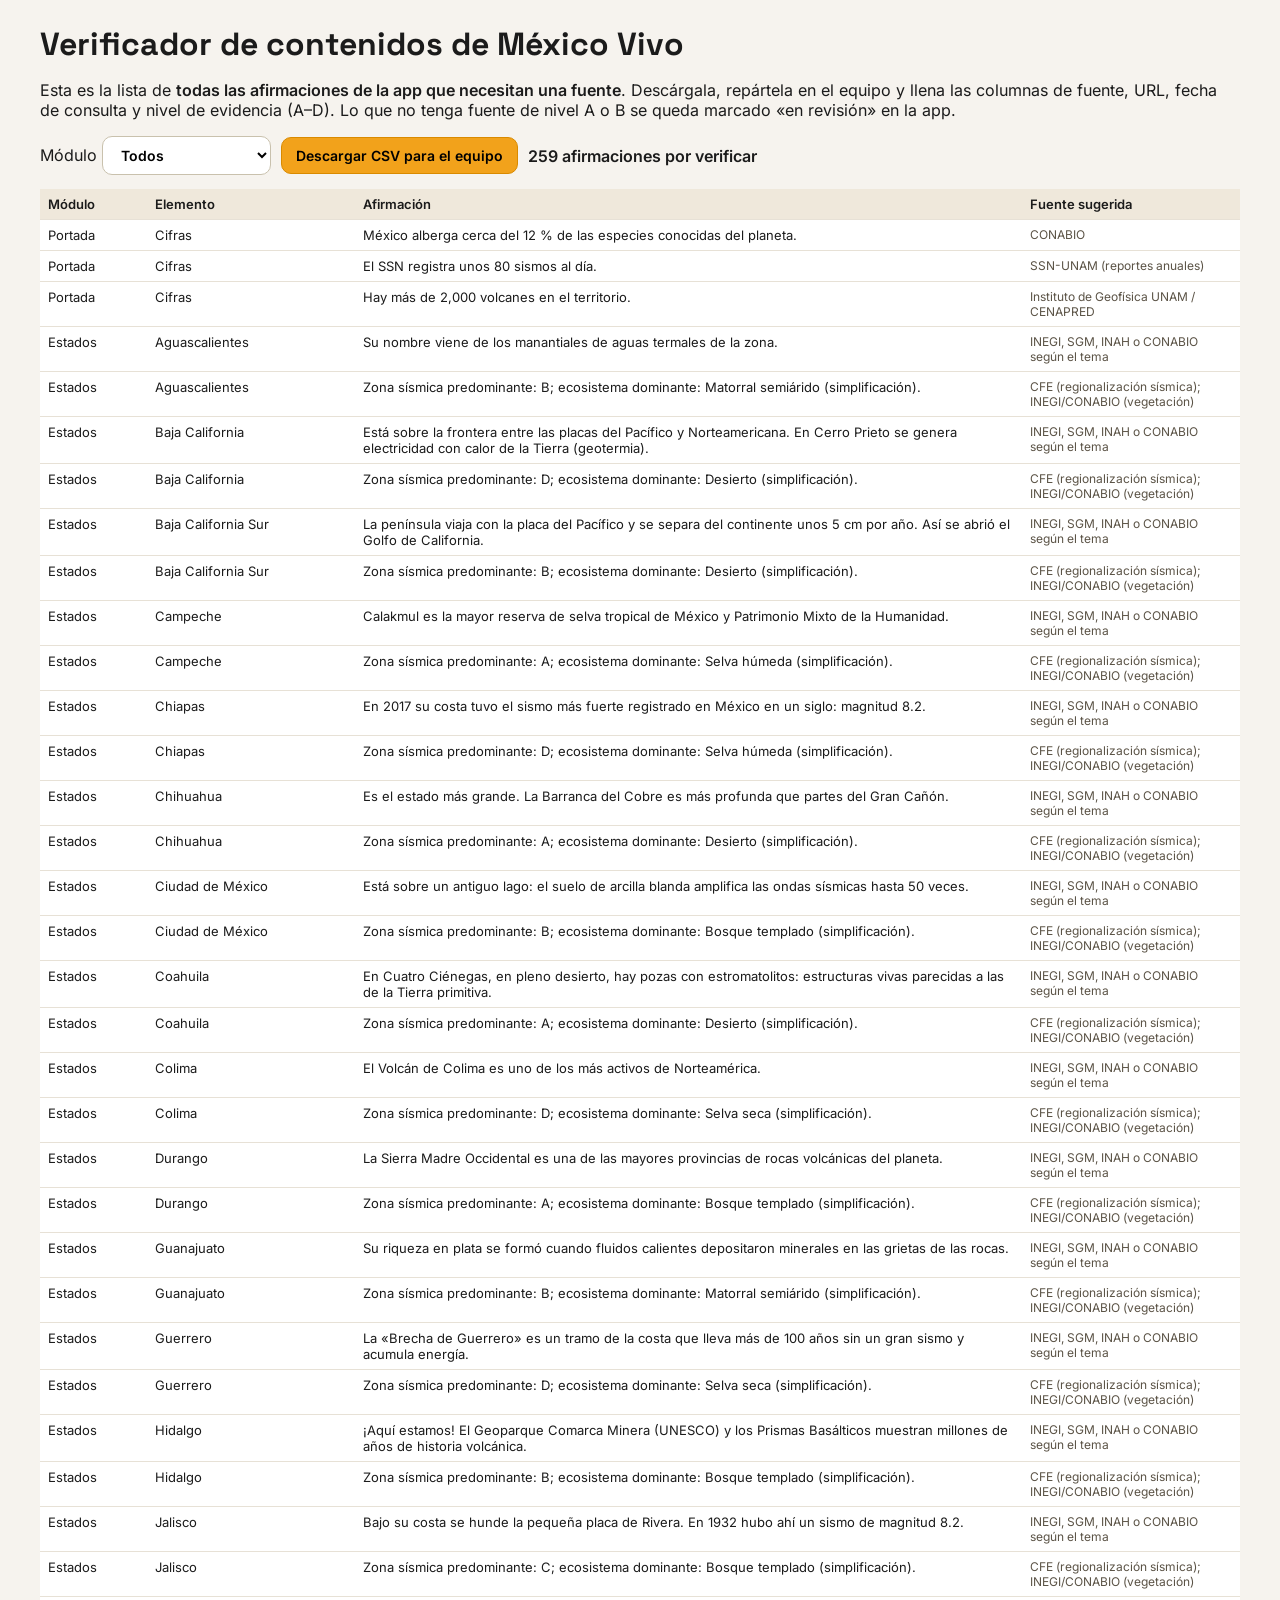
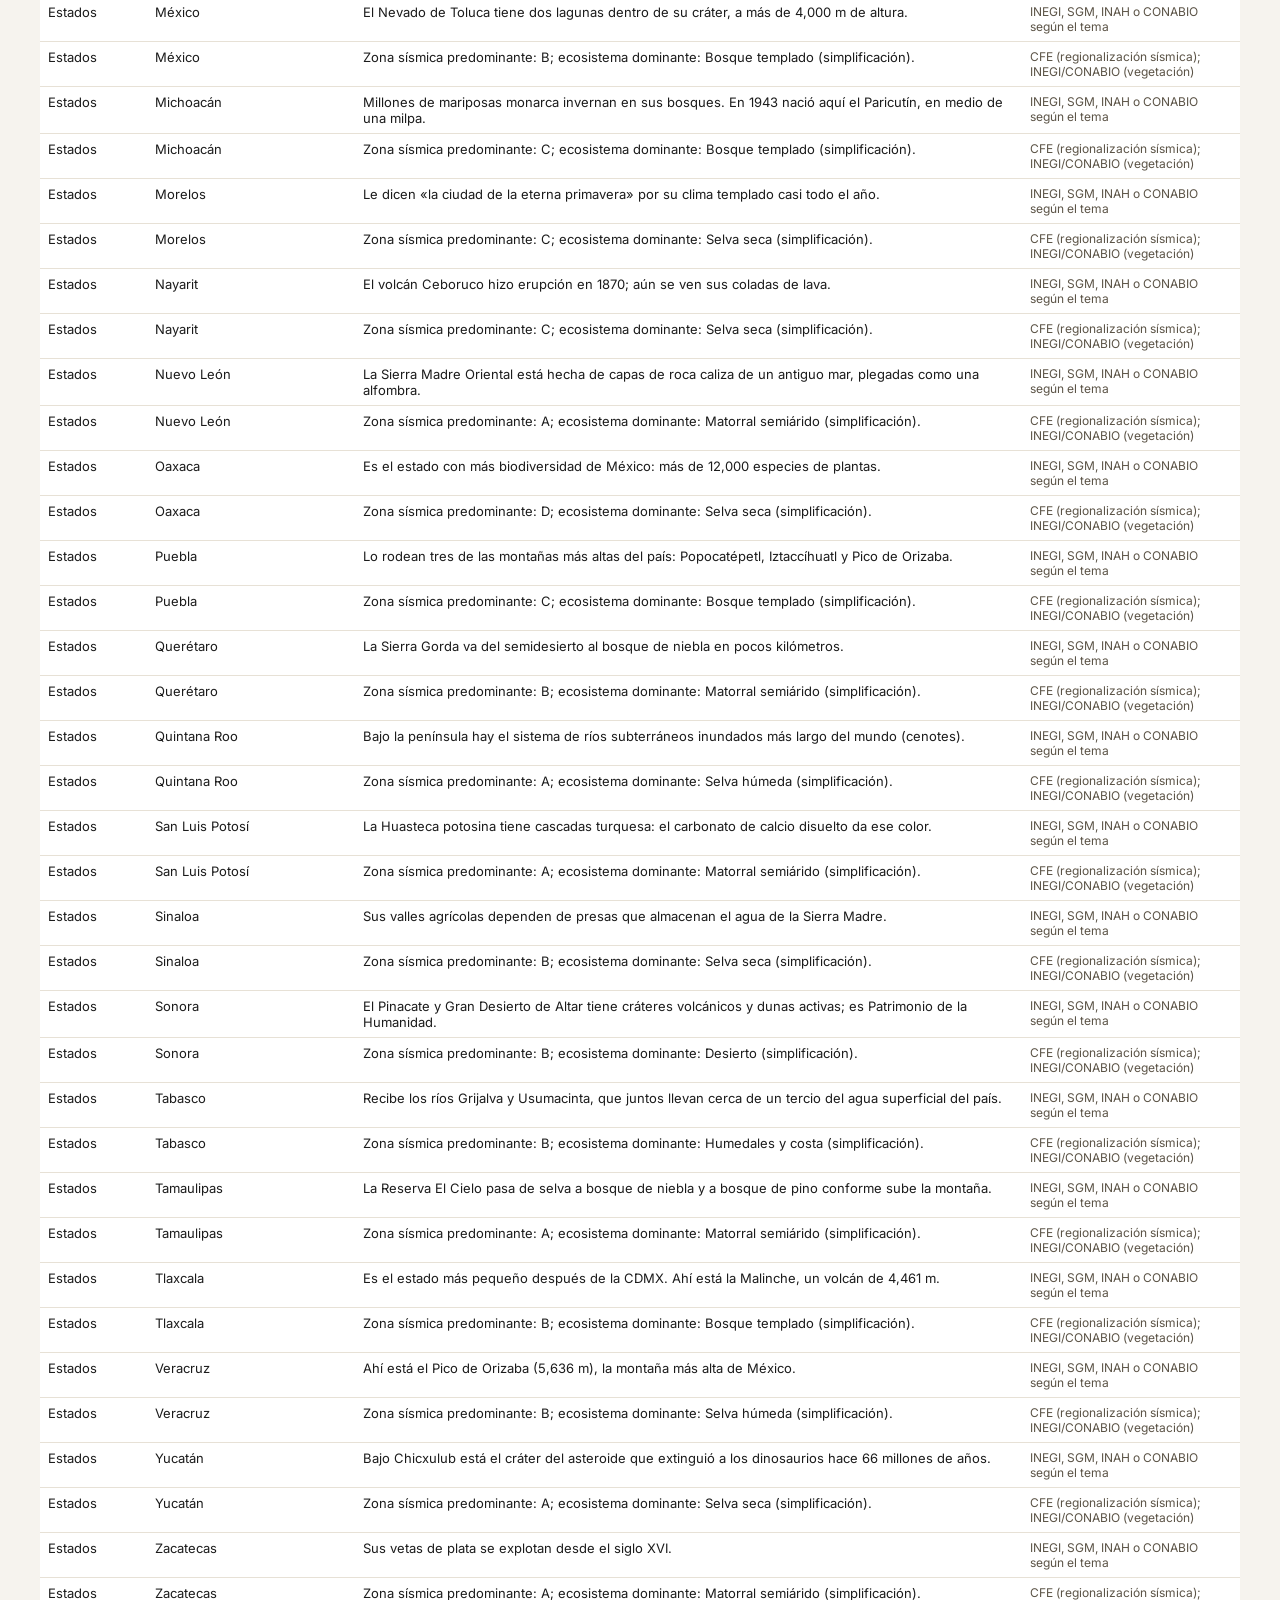
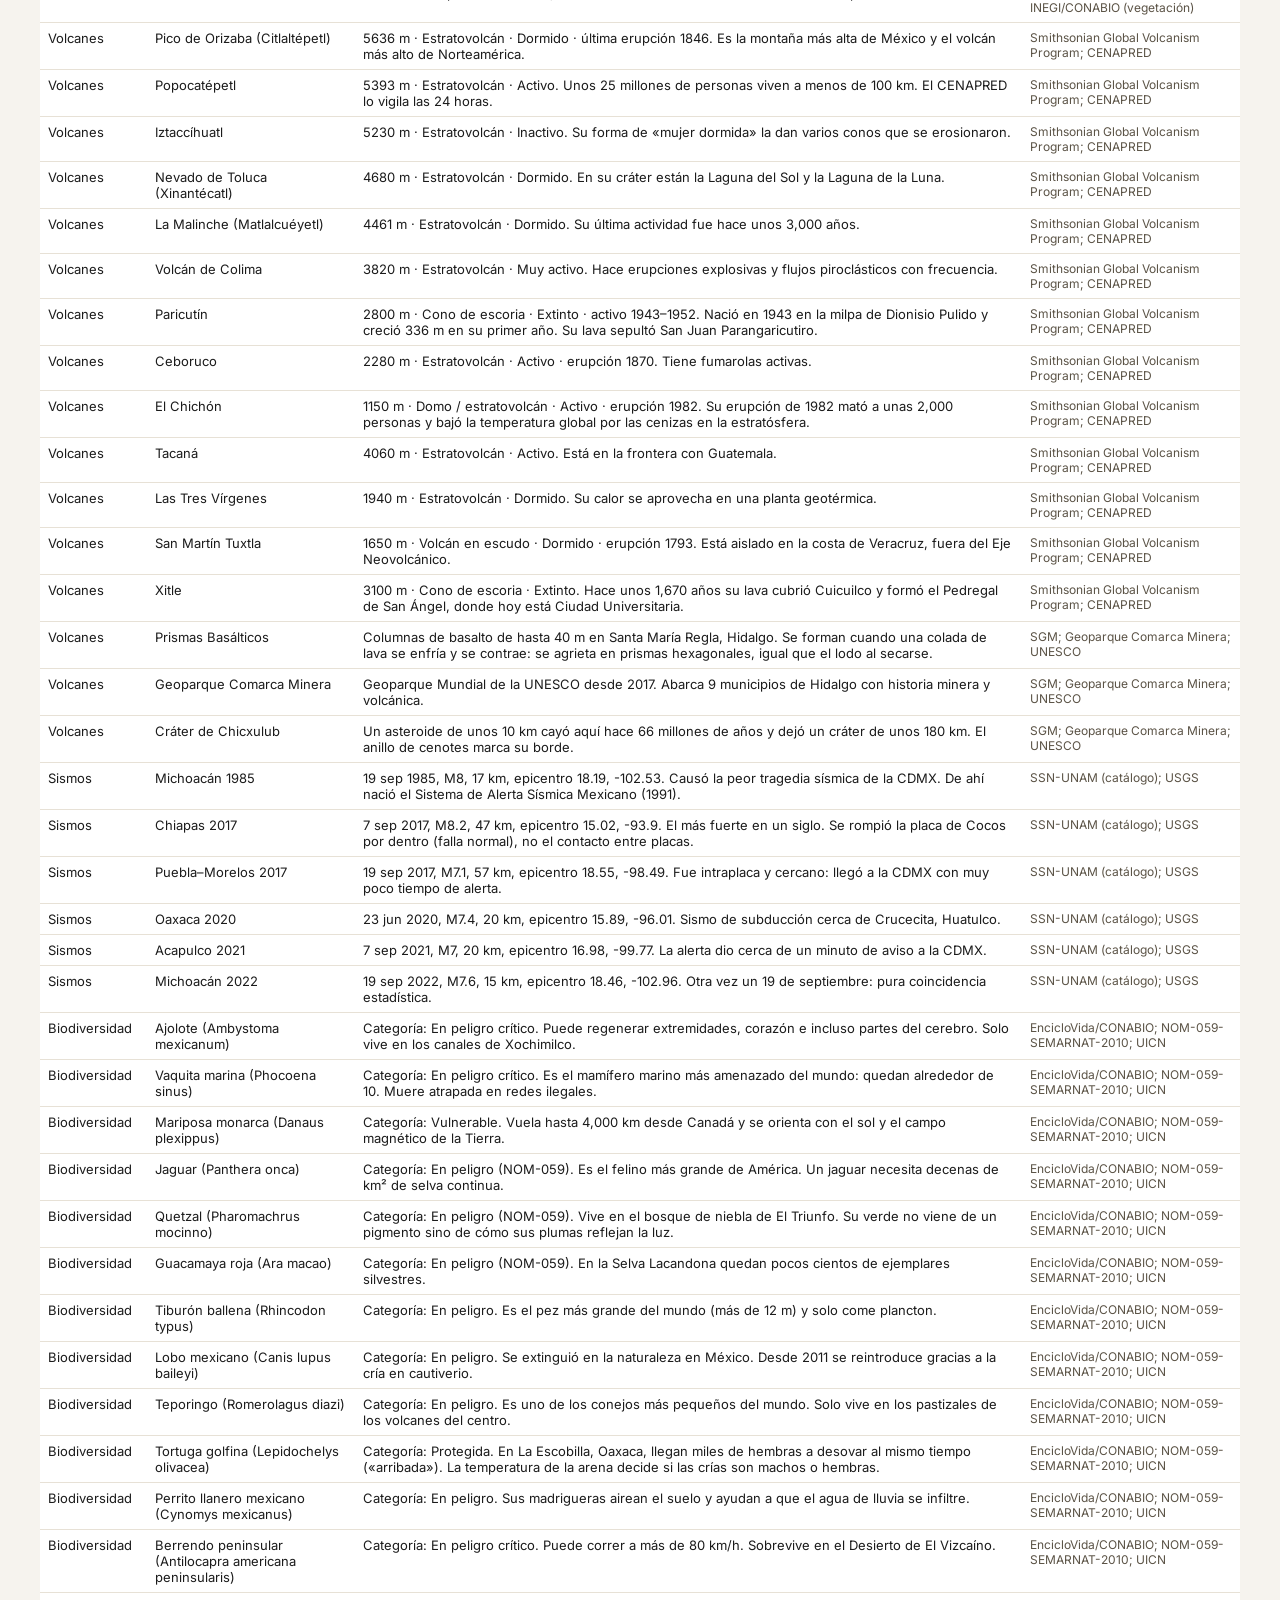
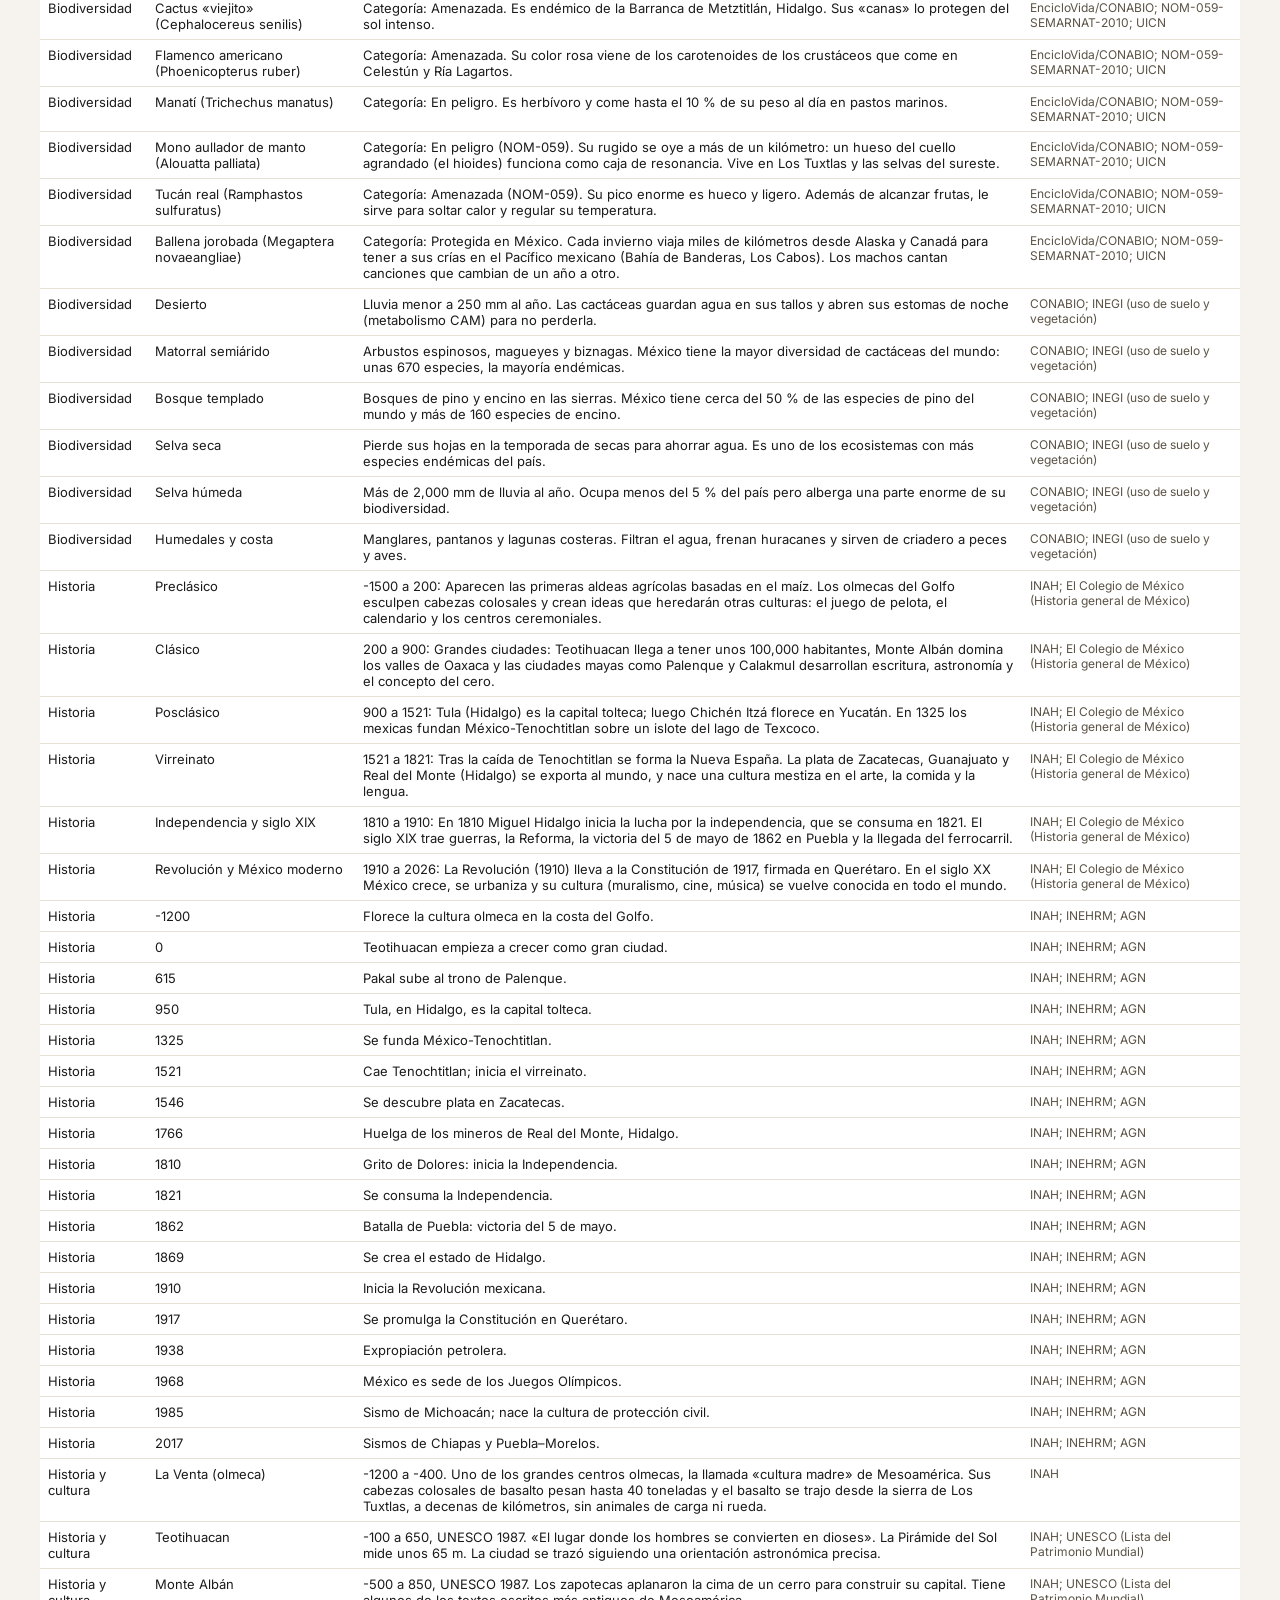
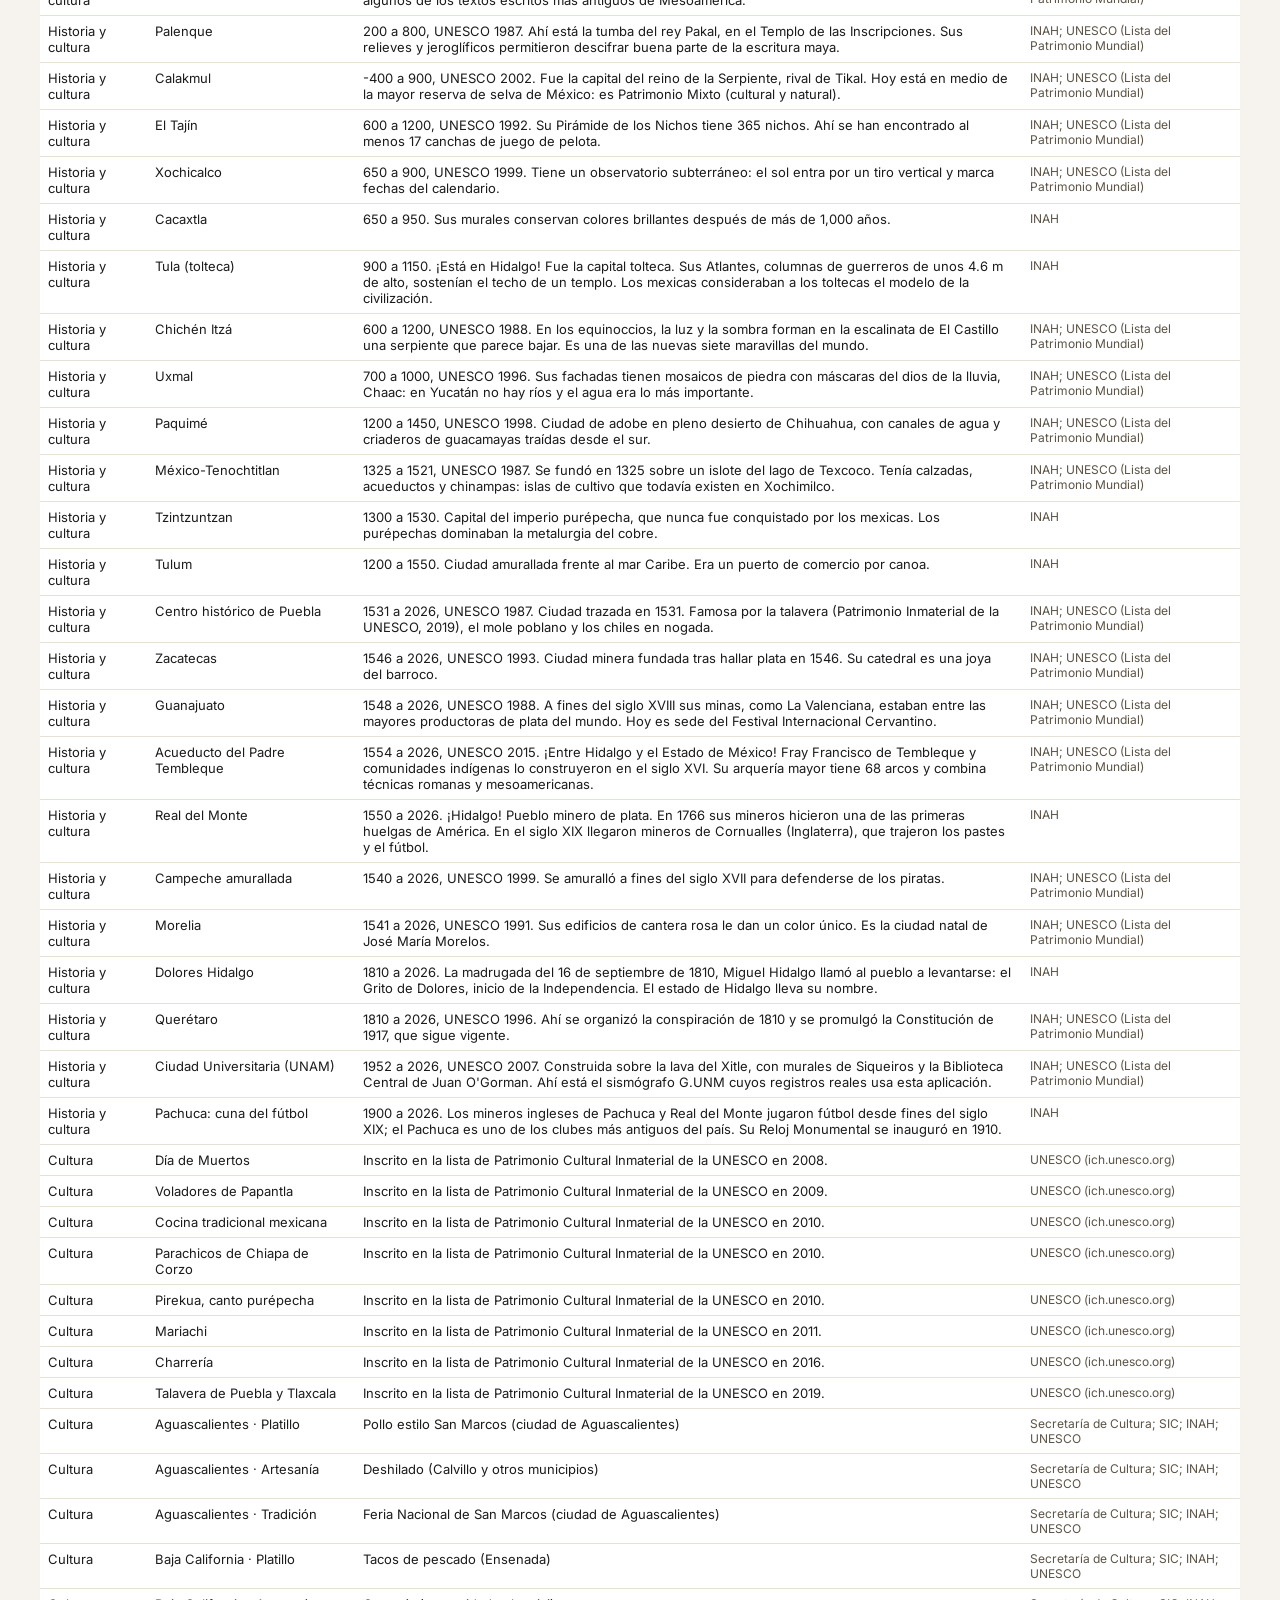
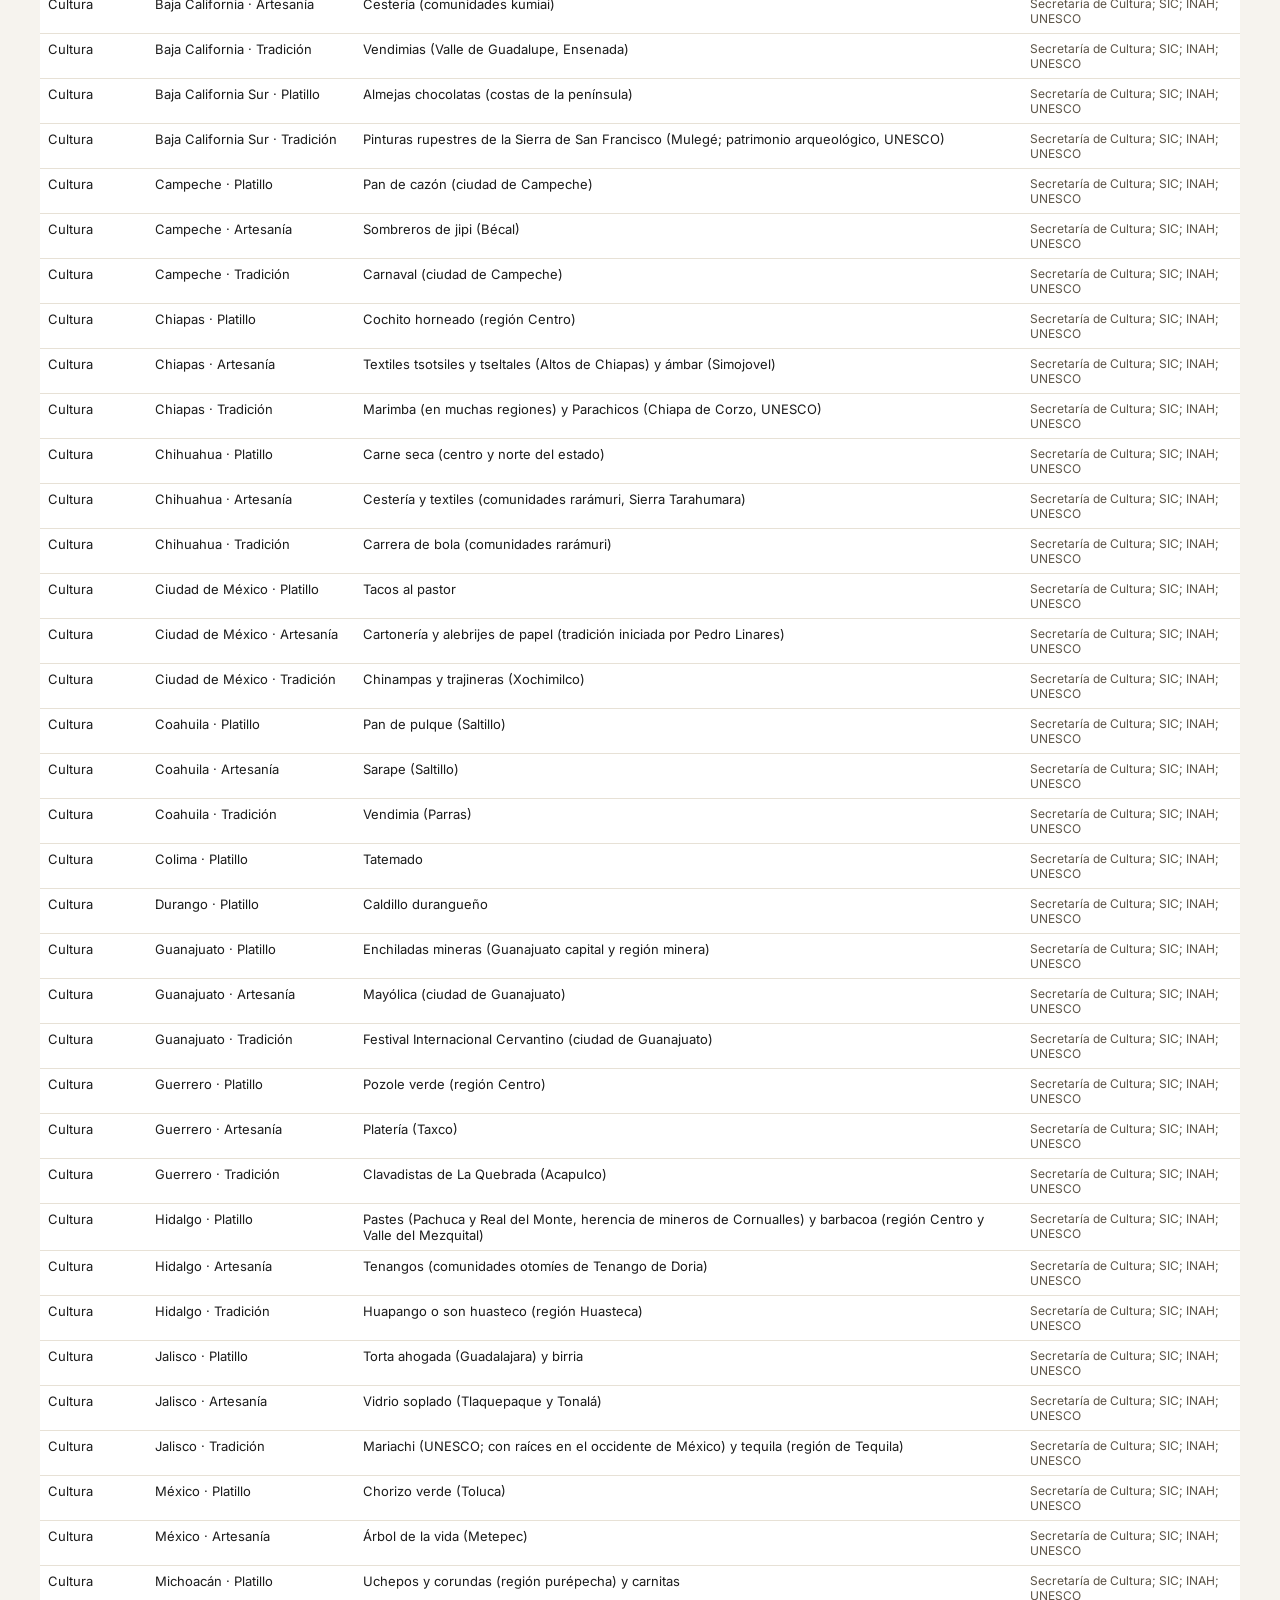
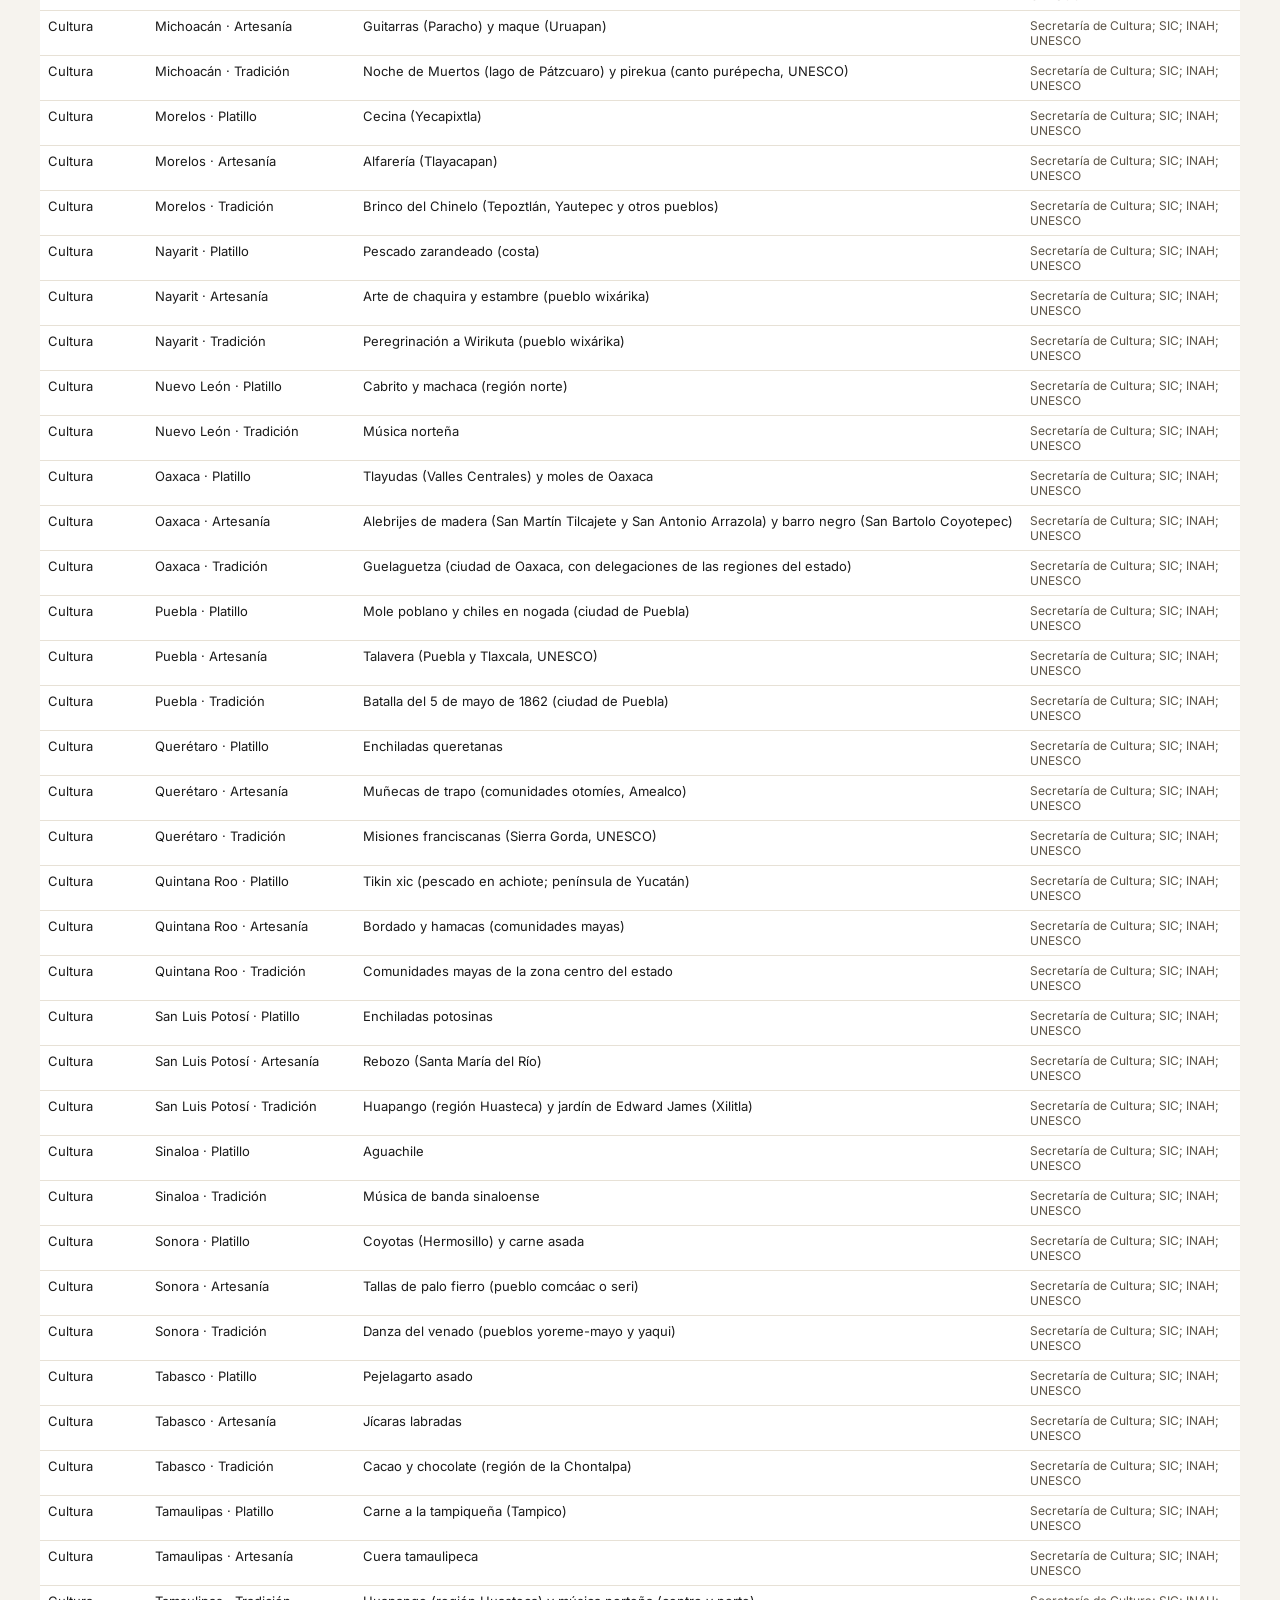
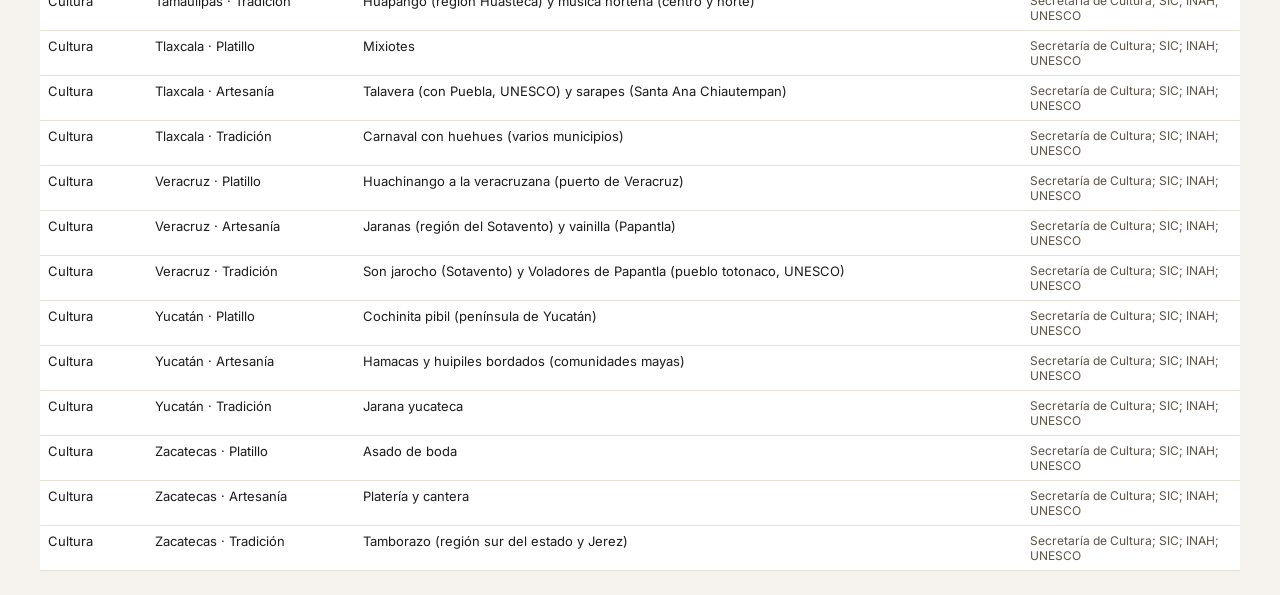
==== verificador.html @ 3ab7ae8a "P0: modo sin conexión, modo exhibición, cultura por región y verificador - Service worker: precarga " ====
<!doctype html>
<html lang="es">
<head>
  <meta charset="utf-8">
  <meta name="viewport" content="width=device-width, initial-scale=1">
  <title>Verificador de contenidos</title>
  <link rel="stylesheet" href="fonts/fuentes.css">
  <style>
    :root { color-scheme: light; }
    body { font-family: Inter, system-ui, sans-serif; margin: 0; background: #f6f3ee; color: #1b1b1b; }
    main { max-width: 1200px; margin: 0 auto; padding: 24px 16px; }
    h1 { font-family: 'Space Grotesk', sans-serif; margin: 0 0 4px; }
    .barra { display: flex; flex-wrap: wrap; gap: 10px; align-items: center; margin: 14px 0; }
    button, select { font: 600 14px Inter, system-ui; padding: 9px 14px; border-radius: 10px; border: 1px solid #c9c1ad; background: #fff; cursor: pointer; }
    button.pri { background: #f2a21b; border-color: #d98a00; }
    table { width: 100%; border-collapse: collapse; background: #fff; font-size: 13px; }
    th, td { text-align: left; vertical-align: top; padding: 7px 8px; border-bottom: 1px solid #e7e1d6; }
    th { position: sticky; top: 0; background: #efe8db; }
    td.fuente { color: #5b5346; font-size: 12px; }
    .total { font-weight: 600; }
  </style>
</head>
<body>
  <main>
    <h1>Verificador de contenidos de México Vivo</h1>
    <p>Esta es la lista de <b>todas las afirmaciones de la app que necesitan una fuente</b>. Descárgala, repártela en el equipo y llena las columnas de fuente, URL, fecha de consulta y nivel de evidencia (A–D).
      Lo que no tenga fuente de nivel A o B se queda marcado «en revisión» en la app.</p>
    <div class="barra">
      <label>Módulo <select id="filtro"><option value="">Todos</option></select></label>
      <button class="pri" id="csv">Descargar CSV para el equipo</button>
      <span class="total" id="total"></span>
    </div>
    <table>
      <thead><tr><th>Módulo</th><th>Elemento</th><th>Afirmación</th><th>Fuente sugerida</th></tr></thead>
      <tbody id="filas"></tbody>
    </table>
  </main>
  <script src="data/mexico-estados.js"></script>
  <script type="module">
    import { ESTADOS, VOLCANES, ESPECIES, GEOSITIOS, SISMOS_HISTORICOS, BIOMAS } from './js/datos.js';
    import { SITIOS, EVENTOS, ERAS, CULTURA_ESTADOS, INMATERIAL } from './js/cultura.js';

    const nombreEstado = Object.fromEntries(window.MX_GEO.features.map((f) => [f.properties.id, f.properties.name]));
    const filas = [];
    const add = (modulo, elemento, afirmacion, fuente) => filas.push({ modulo, elemento, afirmacion, fuente });

    add('Portada', 'Cifras', 'México alberga cerca del 12 % de las especies conocidas del planeta.', 'CONABIO');
    add('Portada', 'Cifras', 'El SSN registra unos 80 sismos al día.', 'SSN-UNAM (reportes anuales)');
    add('Portada', 'Cifras', 'Hay más de 2,000 volcanes en el territorio.', 'Instituto de Geofísica UNAM / CENAPRED');
    for (const [id, e] of Object.entries(ESTADOS)) {
      add('Estados', nombreEstado[id], e.dato, 'INEGI, SGM, INAH o CONABIO según el tema');
      add('Estados', nombreEstado[id], `Zona sísmica predominante: ${e.zona}; ecosistema dominante: ${BIOMAS[e.bioma].nombre} (simplificación).`, 'CFE (regionalización sísmica); INEGI/CONABIO (vegetación)');
    }
    for (const v of VOLCANES) add('Volcanes', v.nombre, `${v.alt} m · ${v.tipo} · ${v.estado}. ${v.dato}`, 'Smithsonian Global Volcanism Program; CENAPRED');
    for (const g of GEOSITIOS) add('Volcanes', g.nombre, g.dato, 'SGM; Geoparque Comarca Minera; UNESCO');
    for (const s of SISMOS_HISTORICOS) add('Sismos', s.nombre, `${s.fecha}, M${s.mag}, ${s.prof} km, epicentro ${s.lat}, ${s.lon}. ${s.nota}`, 'SSN-UNAM (catálogo); USGS');
    for (const s of ESPECIES) add('Biodiversidad', `${s.nombre} (${s.cientifico})`, `Categoría: ${s.estado}. ${s.dato}`, 'EncicloVida/CONABIO; NOM-059-SEMARNAT-2010; UICN');
    for (const b of Object.values(BIOMAS)) add('Biodiversidad', b.nombre, b.texto, 'CONABIO; INEGI (uso de suelo y vegetación)');
    for (const e of ERAS) add('Historia', e.nombre, `${e.desde} a ${e.hasta}: ${e.texto}`, 'INAH; El Colegio de México (Historia general de México)');
    for (const e of EVENTOS) add('Historia', String(e.anio), e.texto, 'INAH; INEHRM; AGN');
    for (const s of SITIOS) add('Historia y cultura', s.nombre, `${s.desde} a ${s.hasta}${s.unesco ? `, UNESCO ${s.unesco}` : ''}. ${s.dato}`, s.unesco ? 'INAH; UNESCO (Lista del Patrimonio Mundial)' : 'INAH');
    for (const [n, a] of INMATERIAL) add('Cultura', n, `Inscrito en la lista de Patrimonio Cultural Inmaterial de la UNESCO en ${a}.`, 'UNESCO (ich.unesco.org)');
    for (const [id, k] of Object.entries(CULTURA_ESTADOS)) {
      for (const [t, v] of [['Platillo', k.platillo], ['Artesanía', k.artesania], ['Tradición', k.tradicion]]) if (v) add('Cultura', `${nombreEstado[id]} · ${t}`, v, 'Secretaría de Cultura; SIC; INAH; UNESCO');
    }

    const sel = document.getElementById('filtro');
    [...new Set(filas.map((f) => f.modulo))].forEach((m) => sel.add(new Option(m, m)));
    const esc = (s) => String(s).replace(/[&<>]/g, (c) => ({ '&': '&amp;', '<': '&lt;', '>': '&gt;' }[c]));
    const pintar = () => {
      const v = sel.value;
      const lista = filas.filter((f) => !v || f.modulo === v);
      document.getElementById('filas').innerHTML = lista.map((f) => `<tr><td>${f.modulo}</td><td>${esc(f.elemento)}</td><td>${esc(f.afirmacion)}</td><td class="fuente">${esc(f.fuente)}</td></tr>`).join('');
      document.getElementById('total').textContent = `${lista.length} afirmaciones por verificar`;
    };
    sel.onchange = pintar;
    pintar();
    document.getElementById('csv').onclick = () => {
      const c = (s) => `"${String(s ?? '').replace(/"/g, '""')}"`;
      const cab = ['modulo', 'elemento', 'afirmacion', 'fuente_sugerida', 'fuente_consultada', 'institucion', 'url', 'fecha_consulta', 'nivel_A_D', 'estado', 'responsable', 'notas'];
      const txt = [cab.join(','), ...filas.map((f) => [f.modulo, f.elemento, f.afirmacion, f.fuente, '', '', '', '', '', 'pendiente', '', ''].map(c).join(','))].join('\n');
      const a = document.createElement('a');
      a.href = URL.createObjectURL(new Blob(['﻿' + txt], { type: 'text/csv;charset=utf-8' }));
      a.download = 'mexico-vivo-verificacion.csv';
      a.click();
    };
  </script>
</body>
</html>
---- fonts/fuentes.css ----
/* Tipografías locales (funcionan sin internet).
   Inter y Space Grotesk: SIL Open Font License 1.1 (Google Fonts). Archivos variables. */
@font-face {
  font-family: 'Inter'; font-style: normal; font-weight: 400 600; font-display: swap;
  src: url('inter-latin.woff2') format('woff2');
  unicode-range: U+0000-00FF, U+0131, U+0152-0153, U+02BB-02BC, U+02C6, U+02DA, U+02DC, U+0304, U+0308, U+0329, U+2000-206F, U+20AC, U+2122, U+2191, U+2193, U+2212, U+2215, U+FEFF, U+FFFD;
}
@font-face {
  font-family: 'Inter'; font-style: normal; font-weight: 400 600; font-display: swap;
  src: url('inter-latin-ext.woff2') format('woff2');
  unicode-range: U+0100-02BA, U+02BD-02C5, U+02C7-02CC, U+02CE-02D7, U+02DD-02FF, U+1D00-1DBF, U+1E00-1E9F, U+1EF2-1EFF, U+2020, U+20A0-20AB, U+20AD-20C4, U+2113, U+2C60-2C7F, U+A720-A7FF;
}
@font-face {
  font-family: 'Space Grotesk'; font-style: normal; font-weight: 500 700; font-display: swap;
  src: url('spacegrotesk-latin.woff2') format('woff2');
  unicode-range: U+0000-00FF, U+0131, U+0152-0153, U+02BB-02BC, U+02C6, U+02DA, U+02DC, U+0304, U+0308, U+0329, U+2000-206F, U+20AC, U+2122, U+2191, U+2193, U+2212, U+2215, U+FEFF, U+FFFD;
}
@font-face {
  font-family: 'Space Grotesk'; font-style: normal; font-weight: 500 700; font-display: swap;
  src: url('spacegrotesk-latin-ext.woff2') format('woff2');
  unicode-range: U+0100-02BA, U+02BD-02C5, U+02C7-02CC, U+02CE-02D7, U+02DD-02FF, U+1D00-1DBF, U+1E00-1E9F, U+1EF2-1EFF, U+2020, U+20A0-20AB, U+20AD-20C4, U+2113, U+2C60-2C7F, U+A720-A7FF;
}
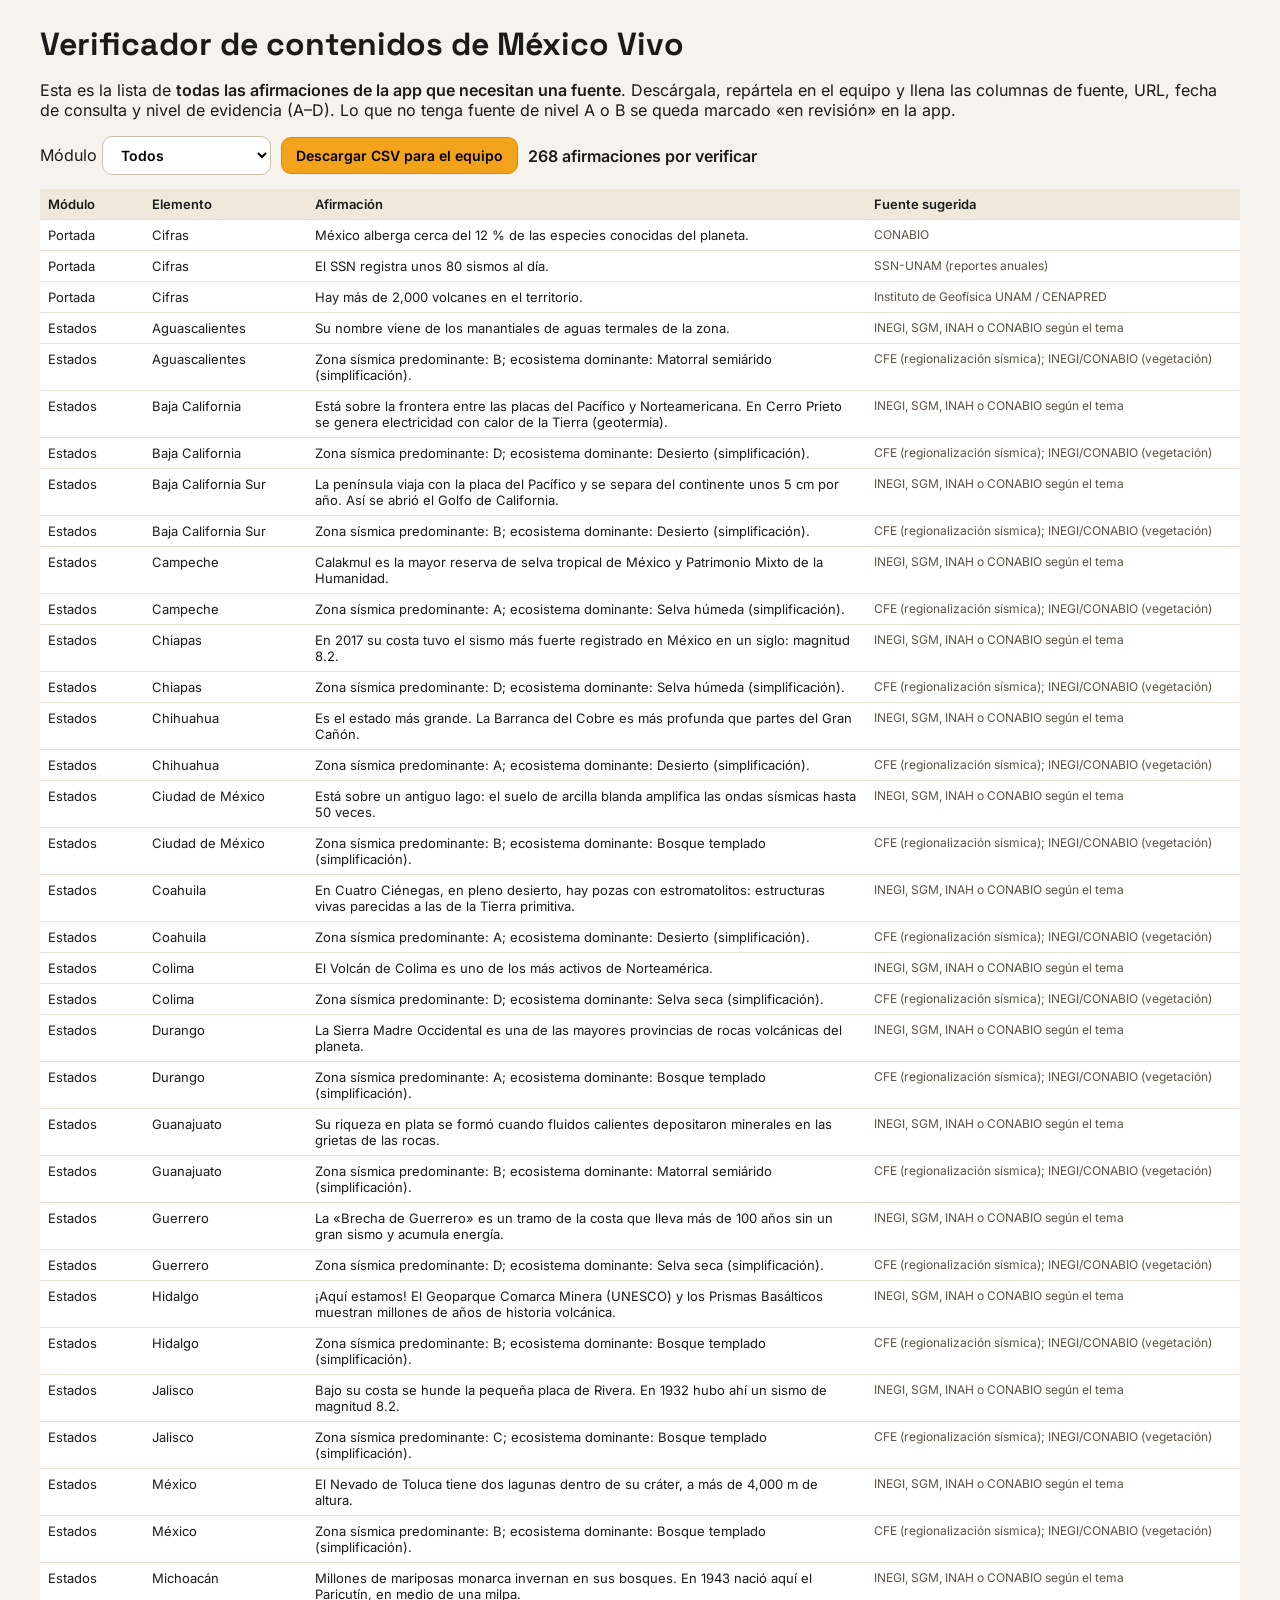
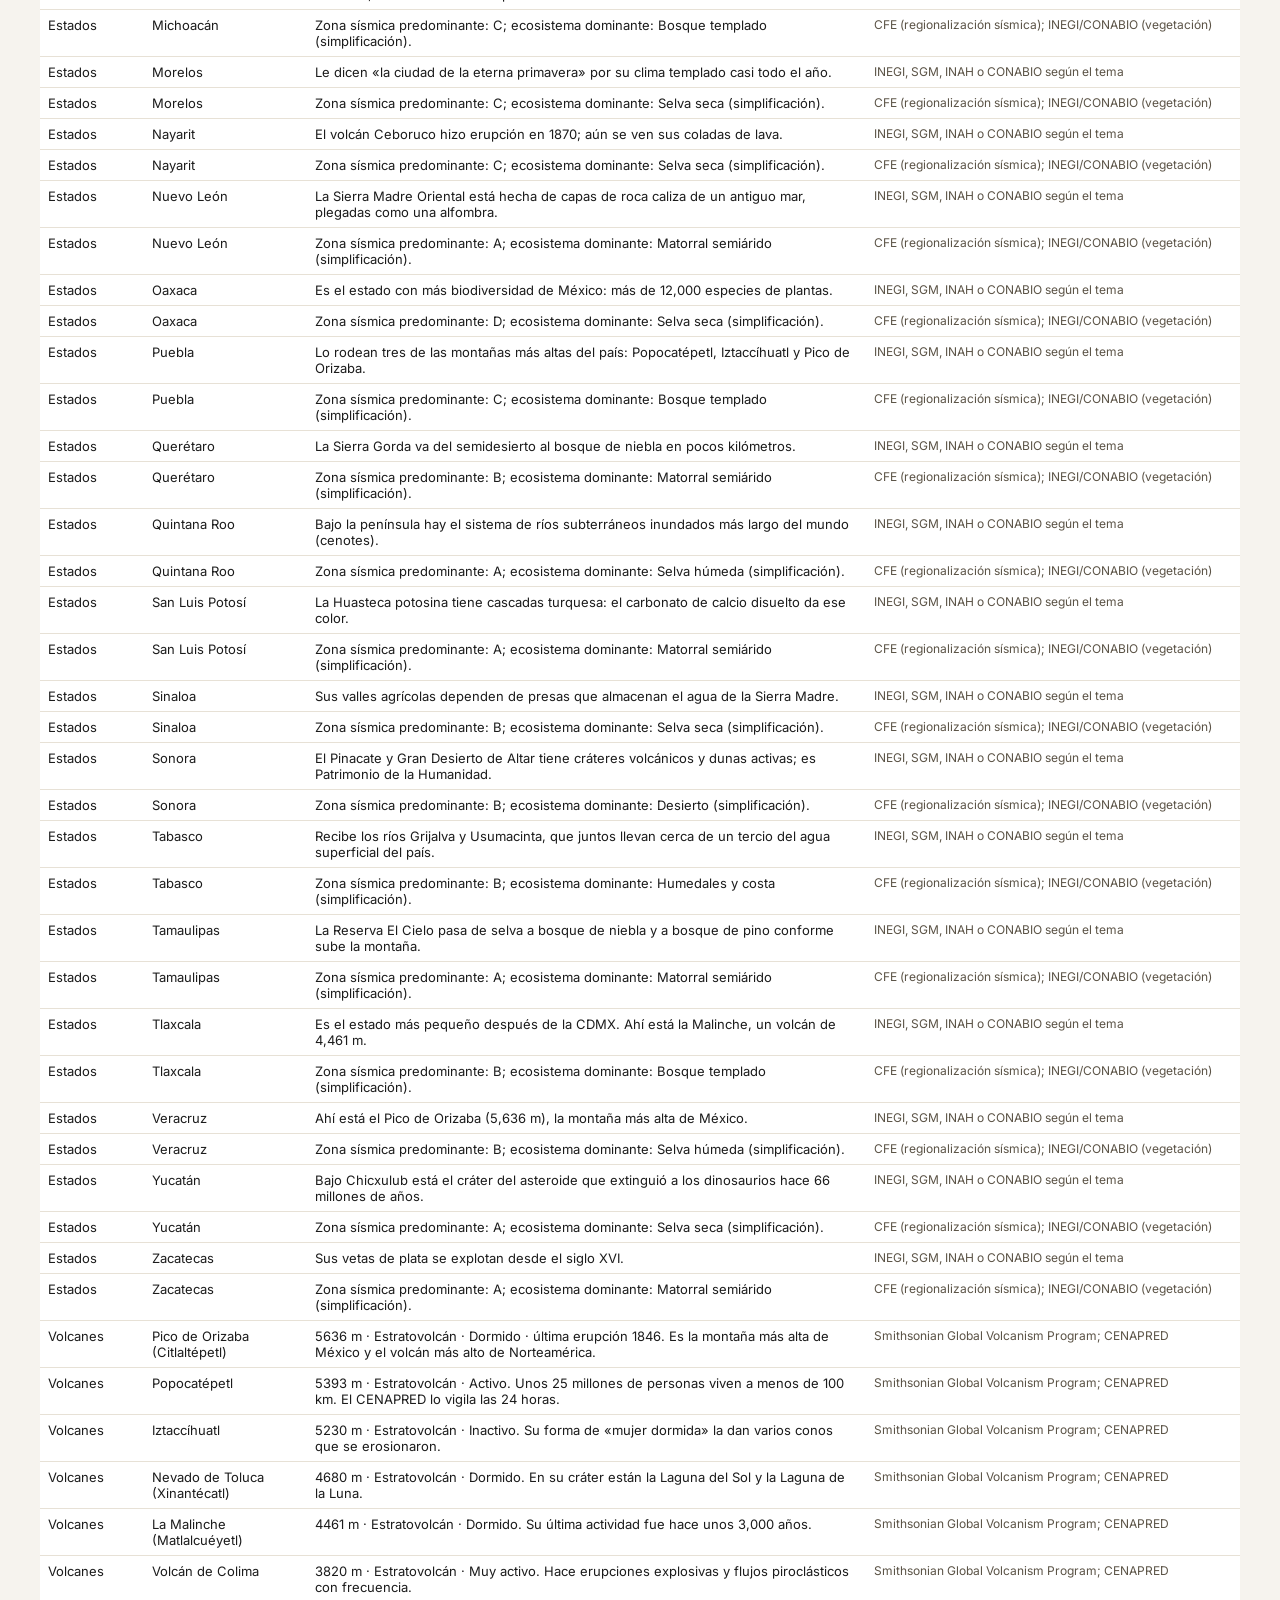
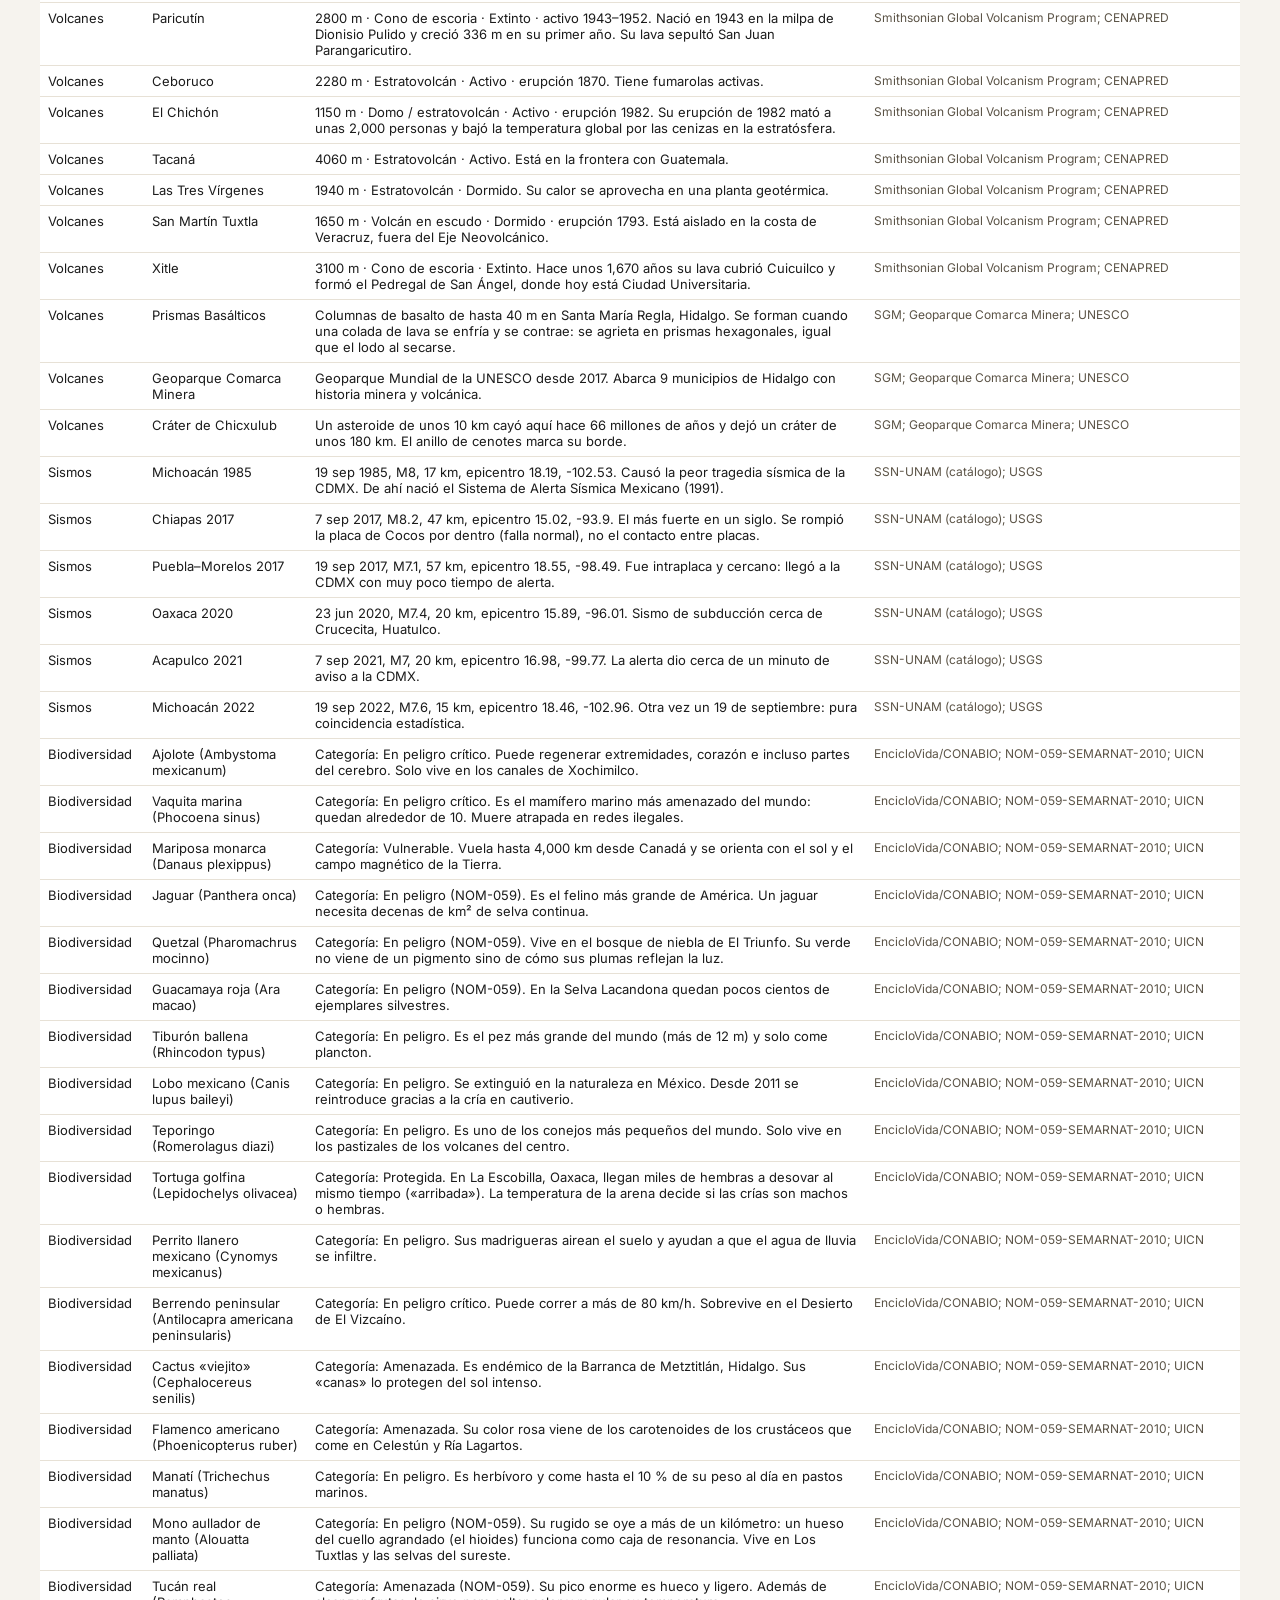
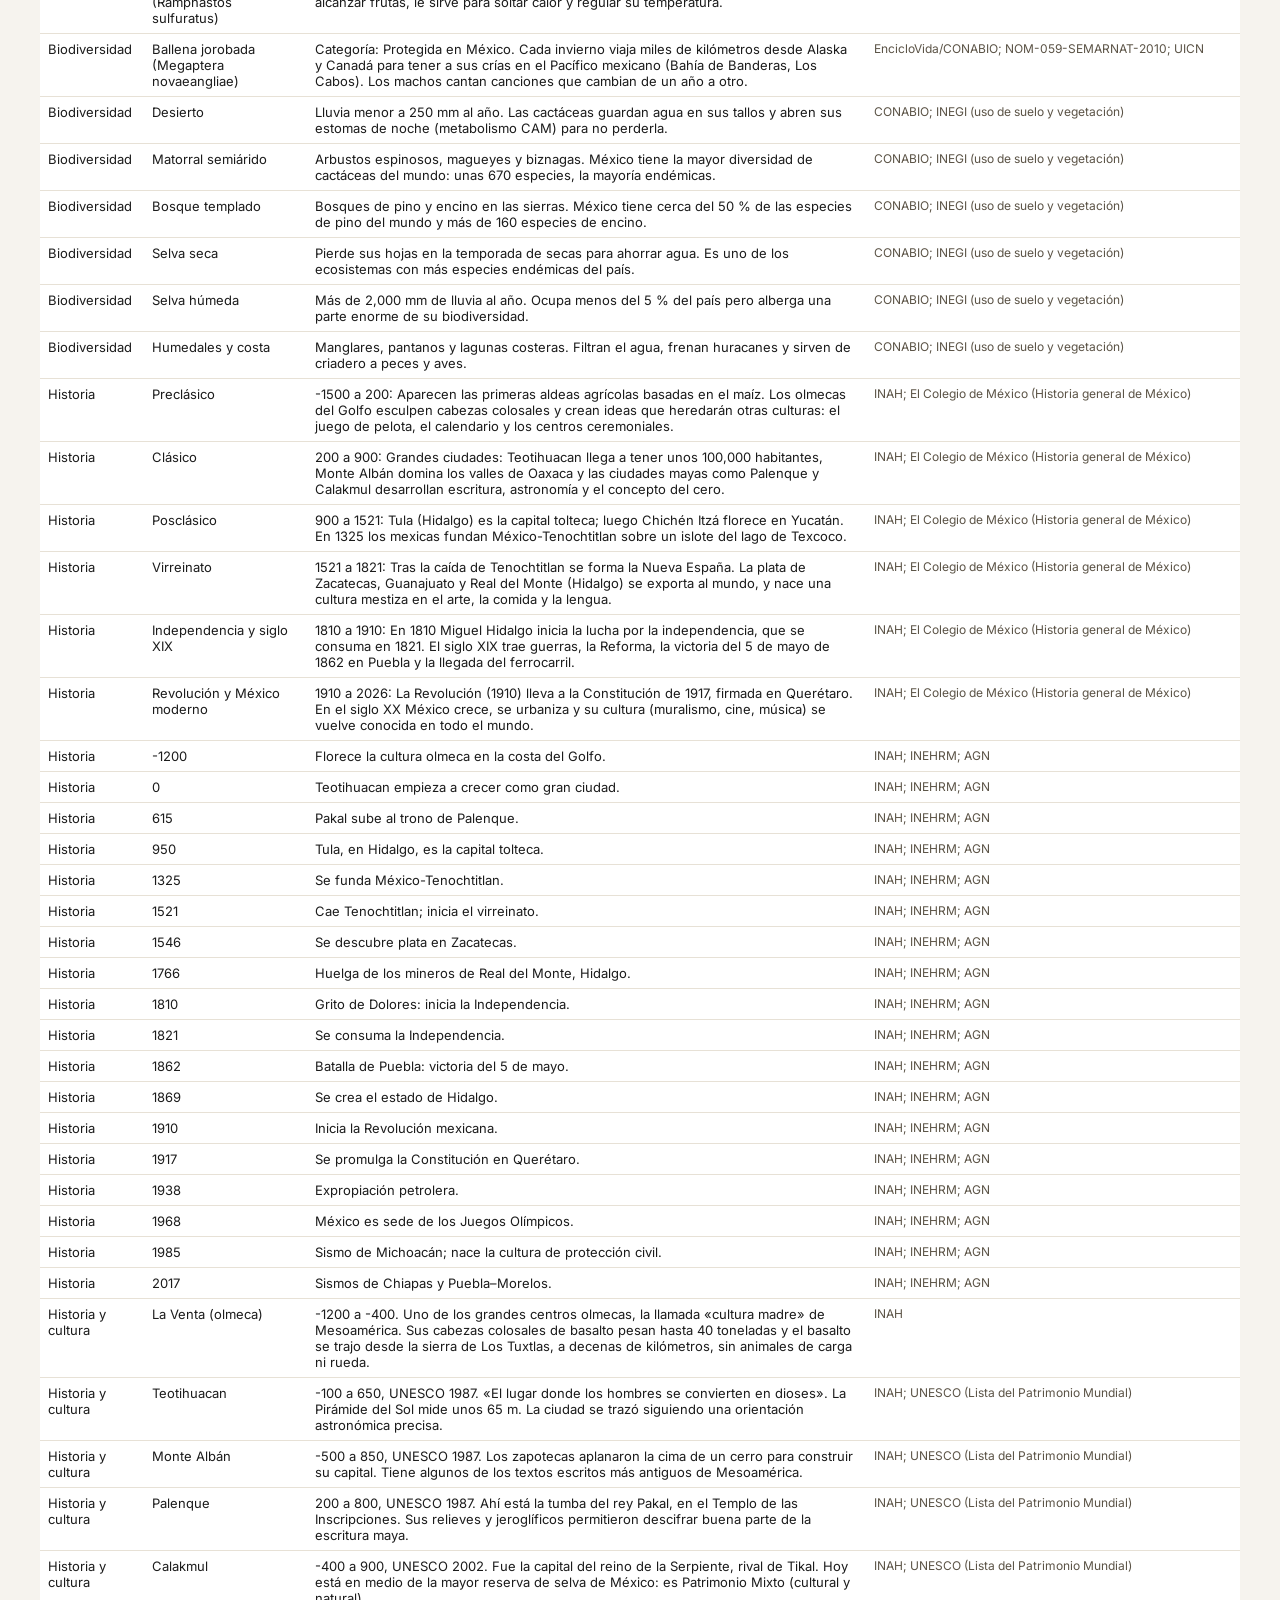
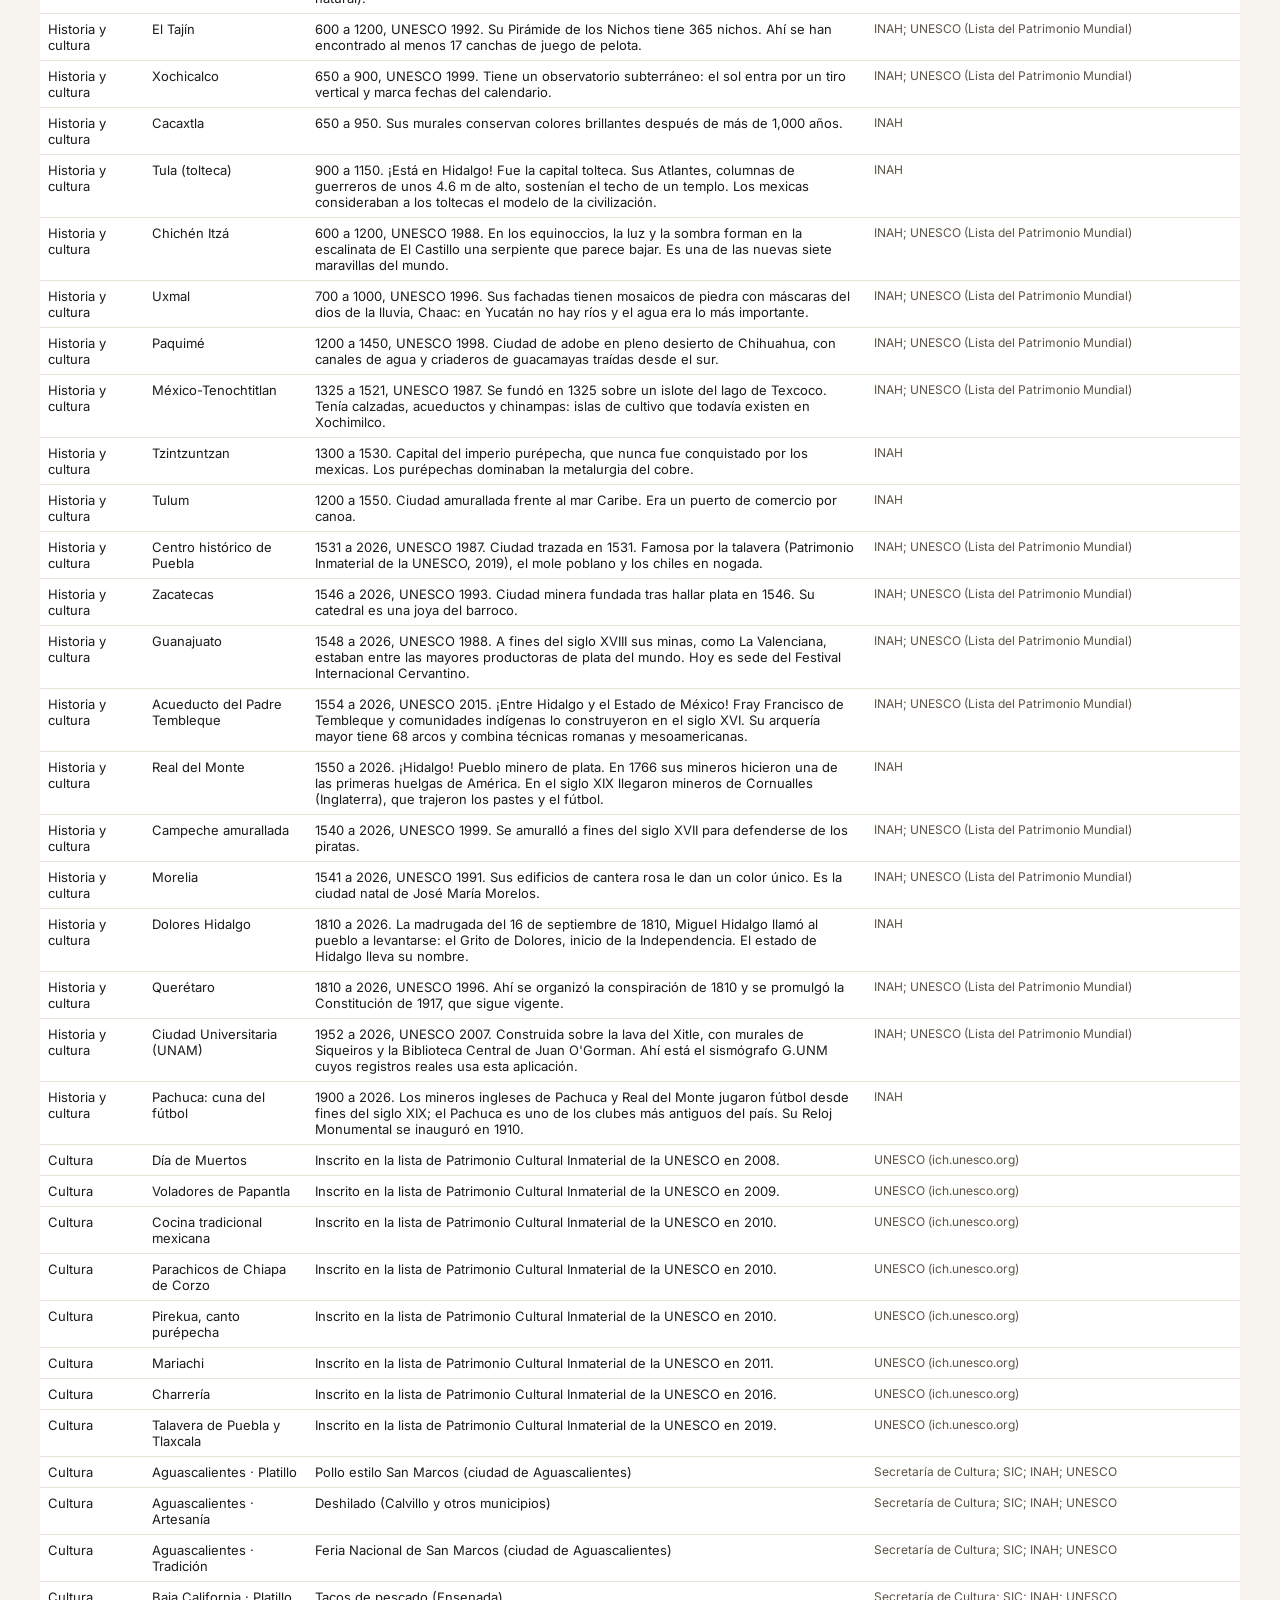
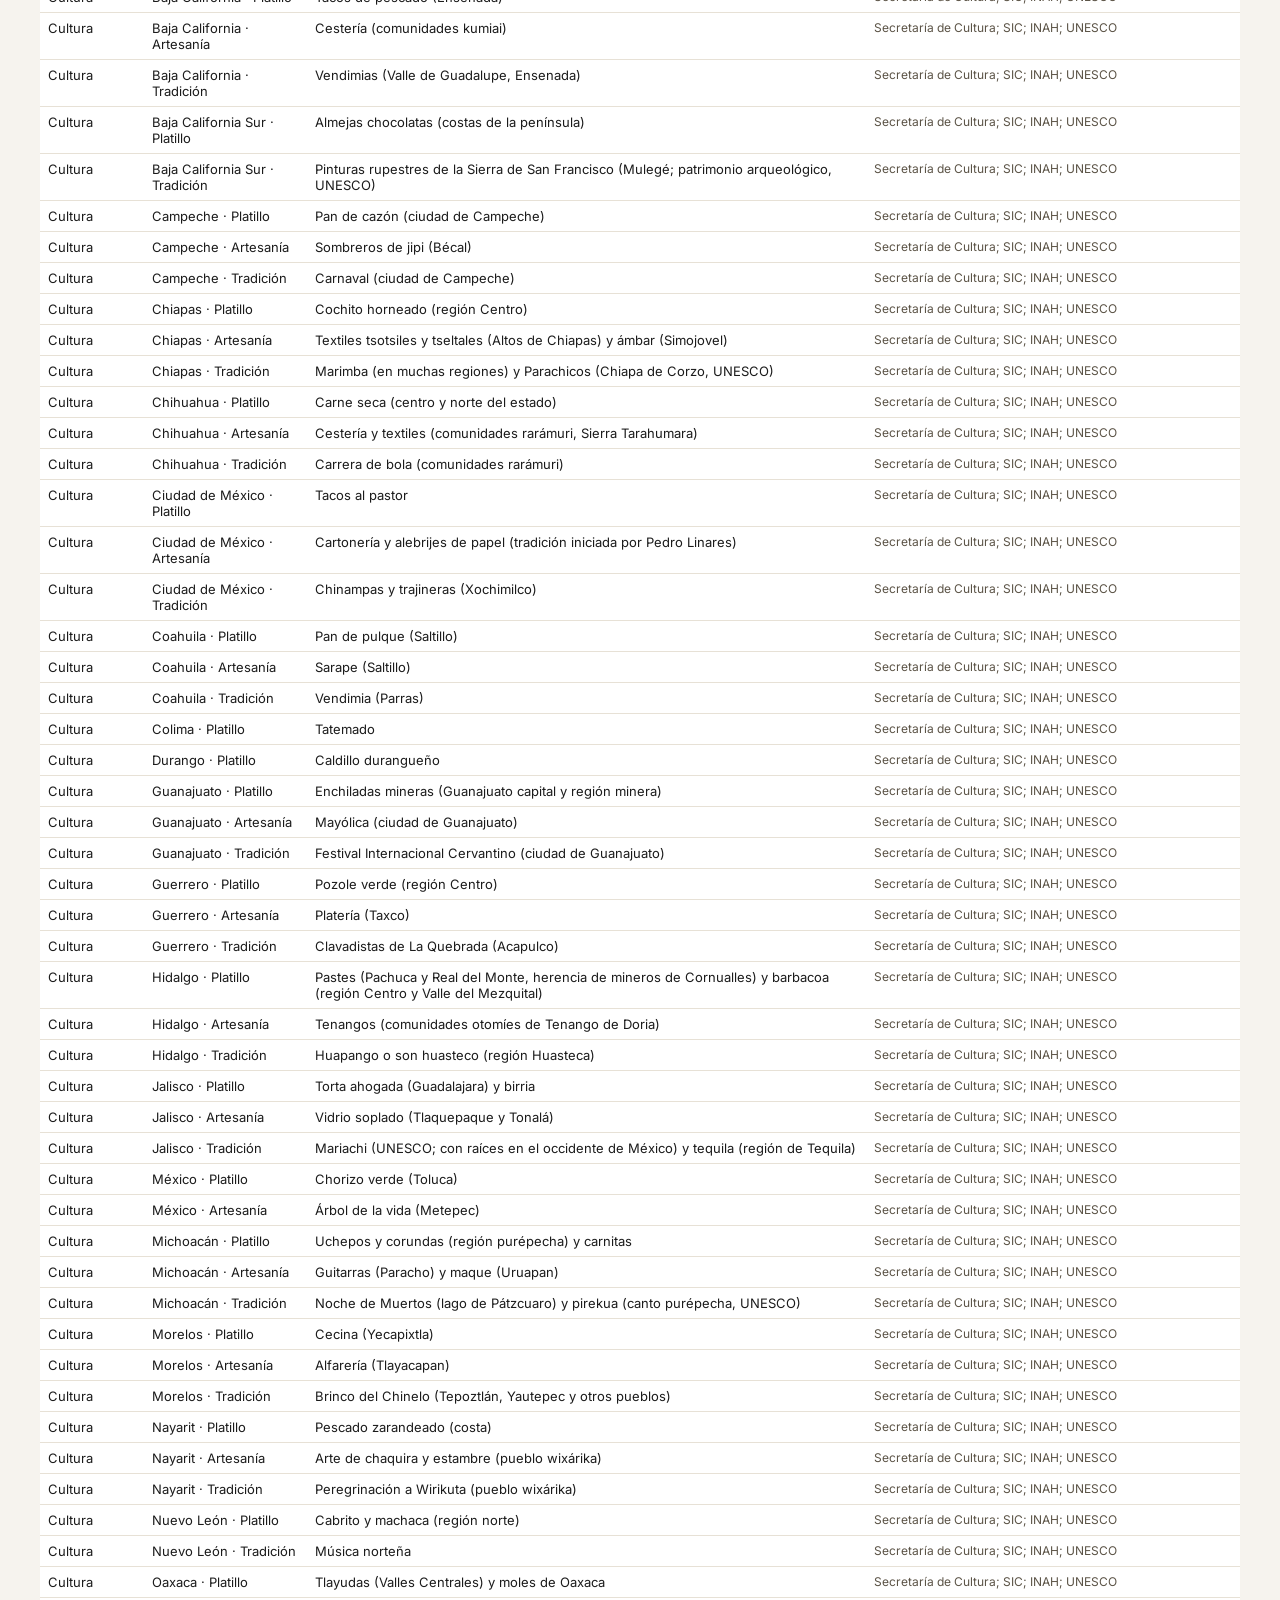
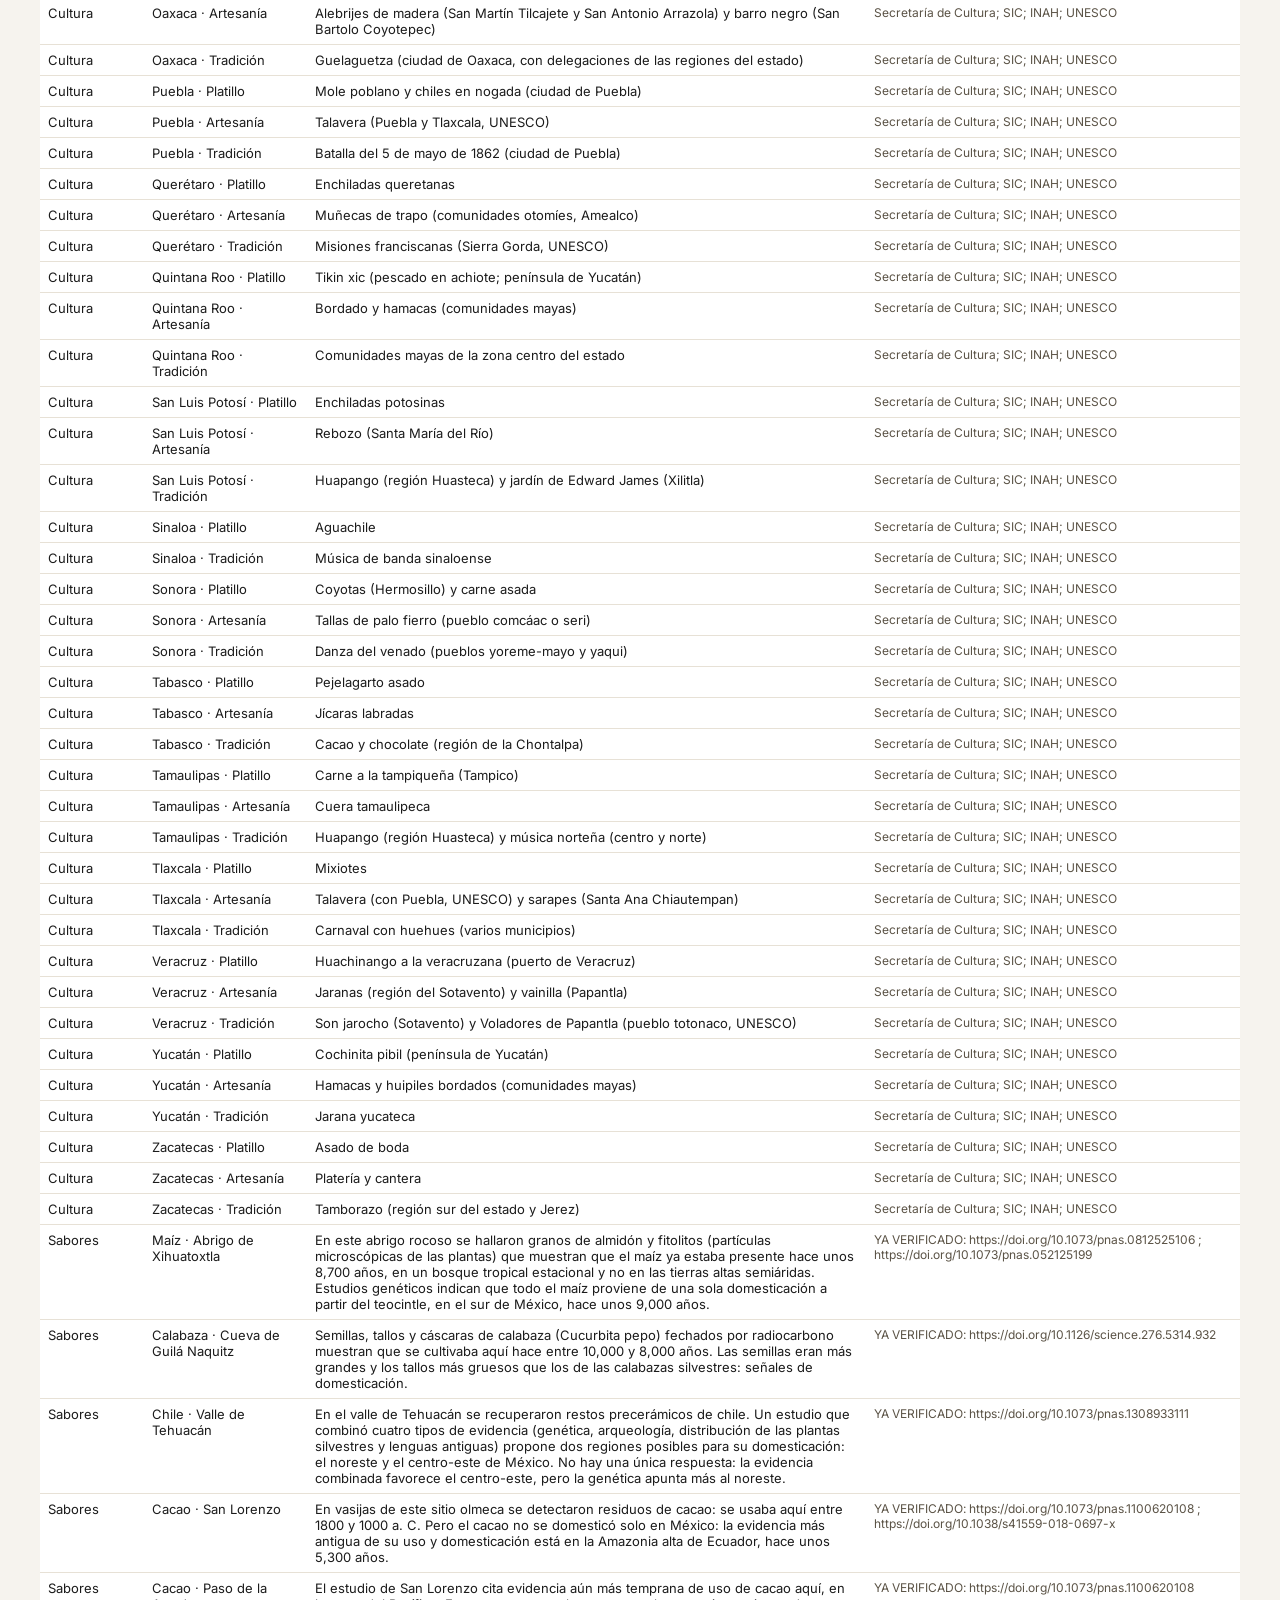
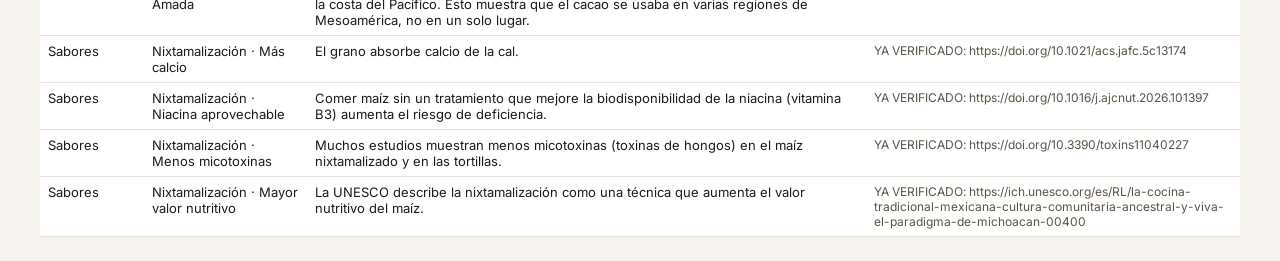
==== commit 9a734261: "P2: Sabores de México con evidencia arqueológica verificada - Capa 9 (tecla 9): vasijas en 5 sitios " ====
--- a/verificador.html
+++ b/verificador.html
@@ -39,6 +39,7 @@
   <script type="module">
     import { ESTADOS, VOLCANES, ESPECIES, GEOSITIOS, SISMOS_HISTORICOS, BIOMAS } from './js/datos.js';
     import { SITIOS, EVENTOS, ERAS, CULTURA_ESTADOS, INMATERIAL } from './js/cultura.js';
+    import { ORIGENES, EFECTOS_NIXTAMAL, FUENTES_SABORES } from './js/sabores.js';
 
     const nombreEstado = Object.fromEntries(window.MX_GEO.features.map((f) => [f.properties.id, f.properties.name]));
     const filas = [];
@@ -63,6 +64,9 @@
     for (const [id, k] of Object.entries(CULTURA_ESTADOS)) {
       for (const [t, v] of [['Platillo', k.platillo], ['Artesanía', k.artesania], ['Tradición', k.tradicion]]) if (v) add('Cultura', `${nombreEstado[id]} · ${t}`, v, 'Secretaría de Cultura; SIC; INAH; UNESCO');
     }
+    // Sabores ya tiene fuente: se listan para revisión cruzada del equipo
+    for (const o of ORIGENES) add('Sabores', `${o.alimento} · ${o.nombre}`, o.texto, 'YA VERIFICADO: ' + o.fuentes.map((k) => FUENTES_SABORES[k].url).join(' ; '));
+    for (const x of EFECTOS_NIXTAMAL) add('Sabores', `Nixtamalización · ${x.titulo}`, x.texto, 'YA VERIFICADO: ' + FUENTES_SABORES[x.fuente].url);
 
     const sel = document.getElementById('filtro');
     [...new Set(filas.map((f) => f.modulo))].forEach((m) => sel.add(new Option(m, m)));
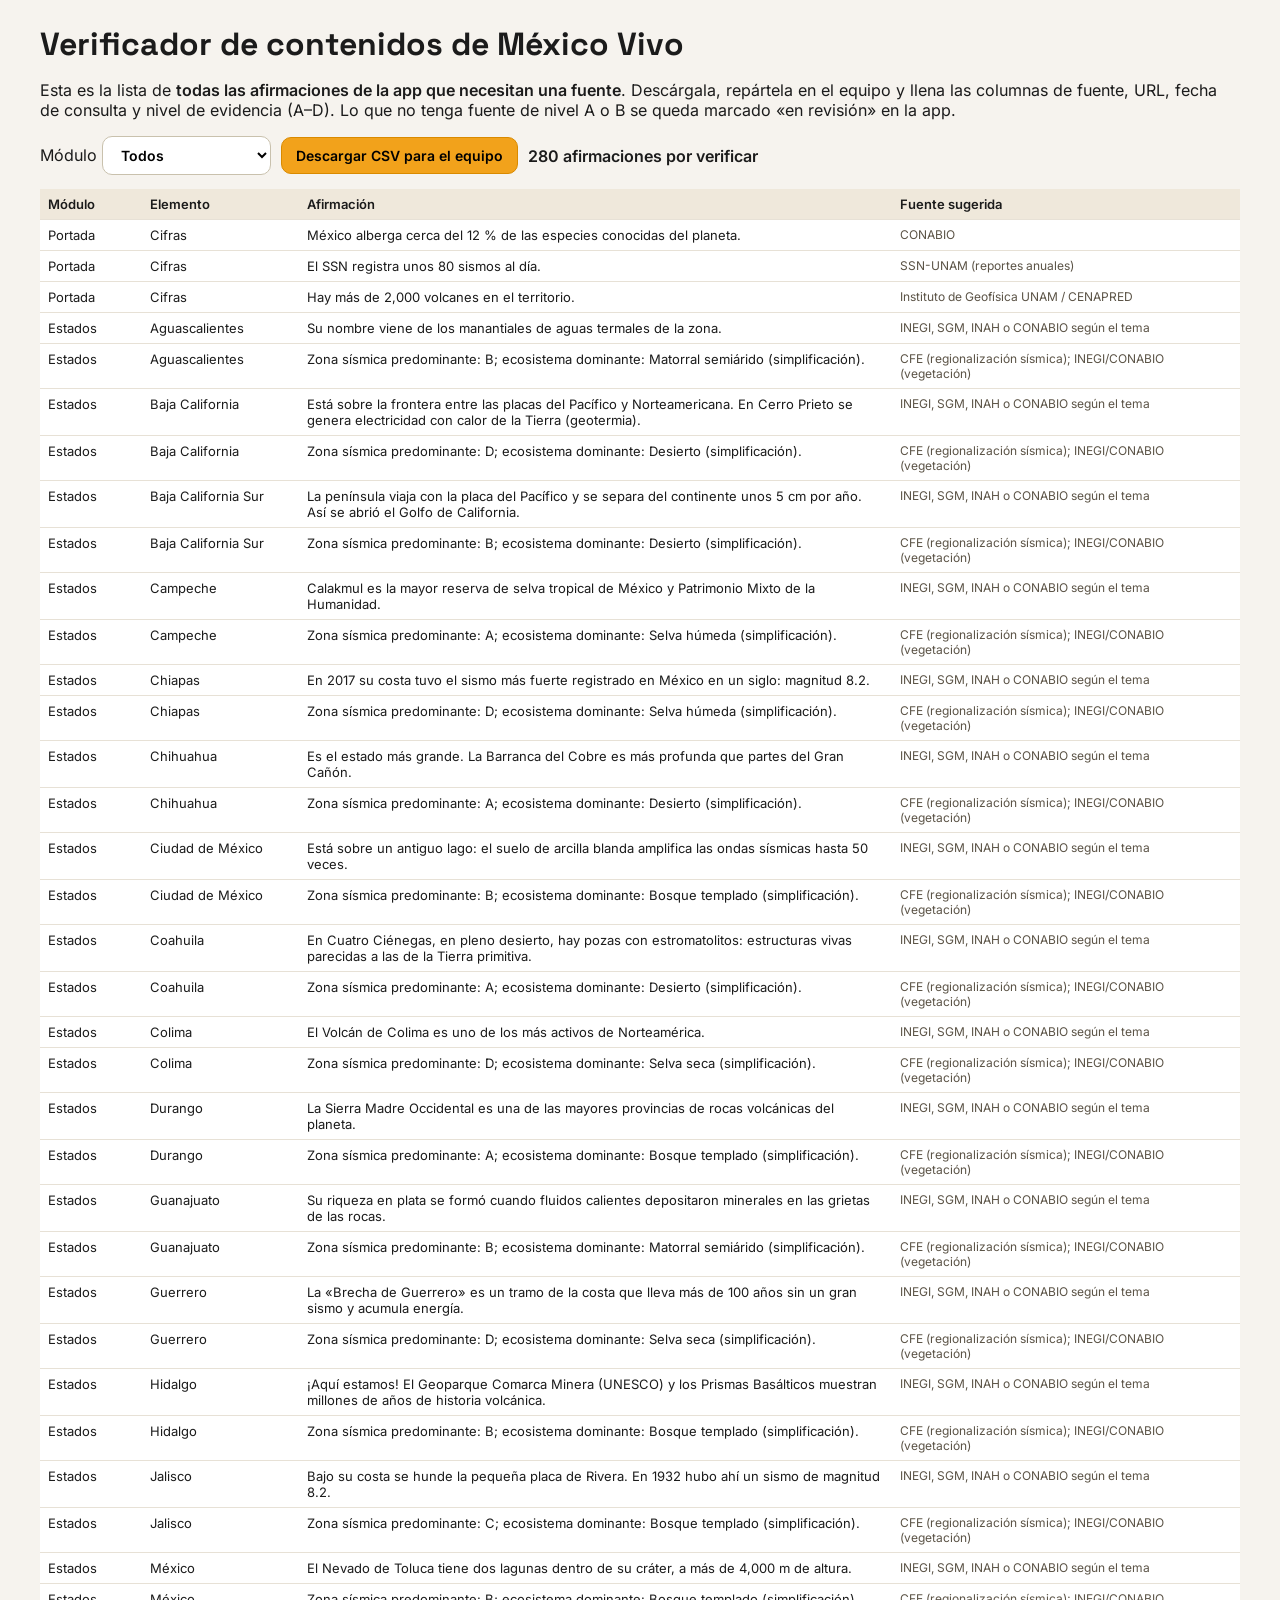
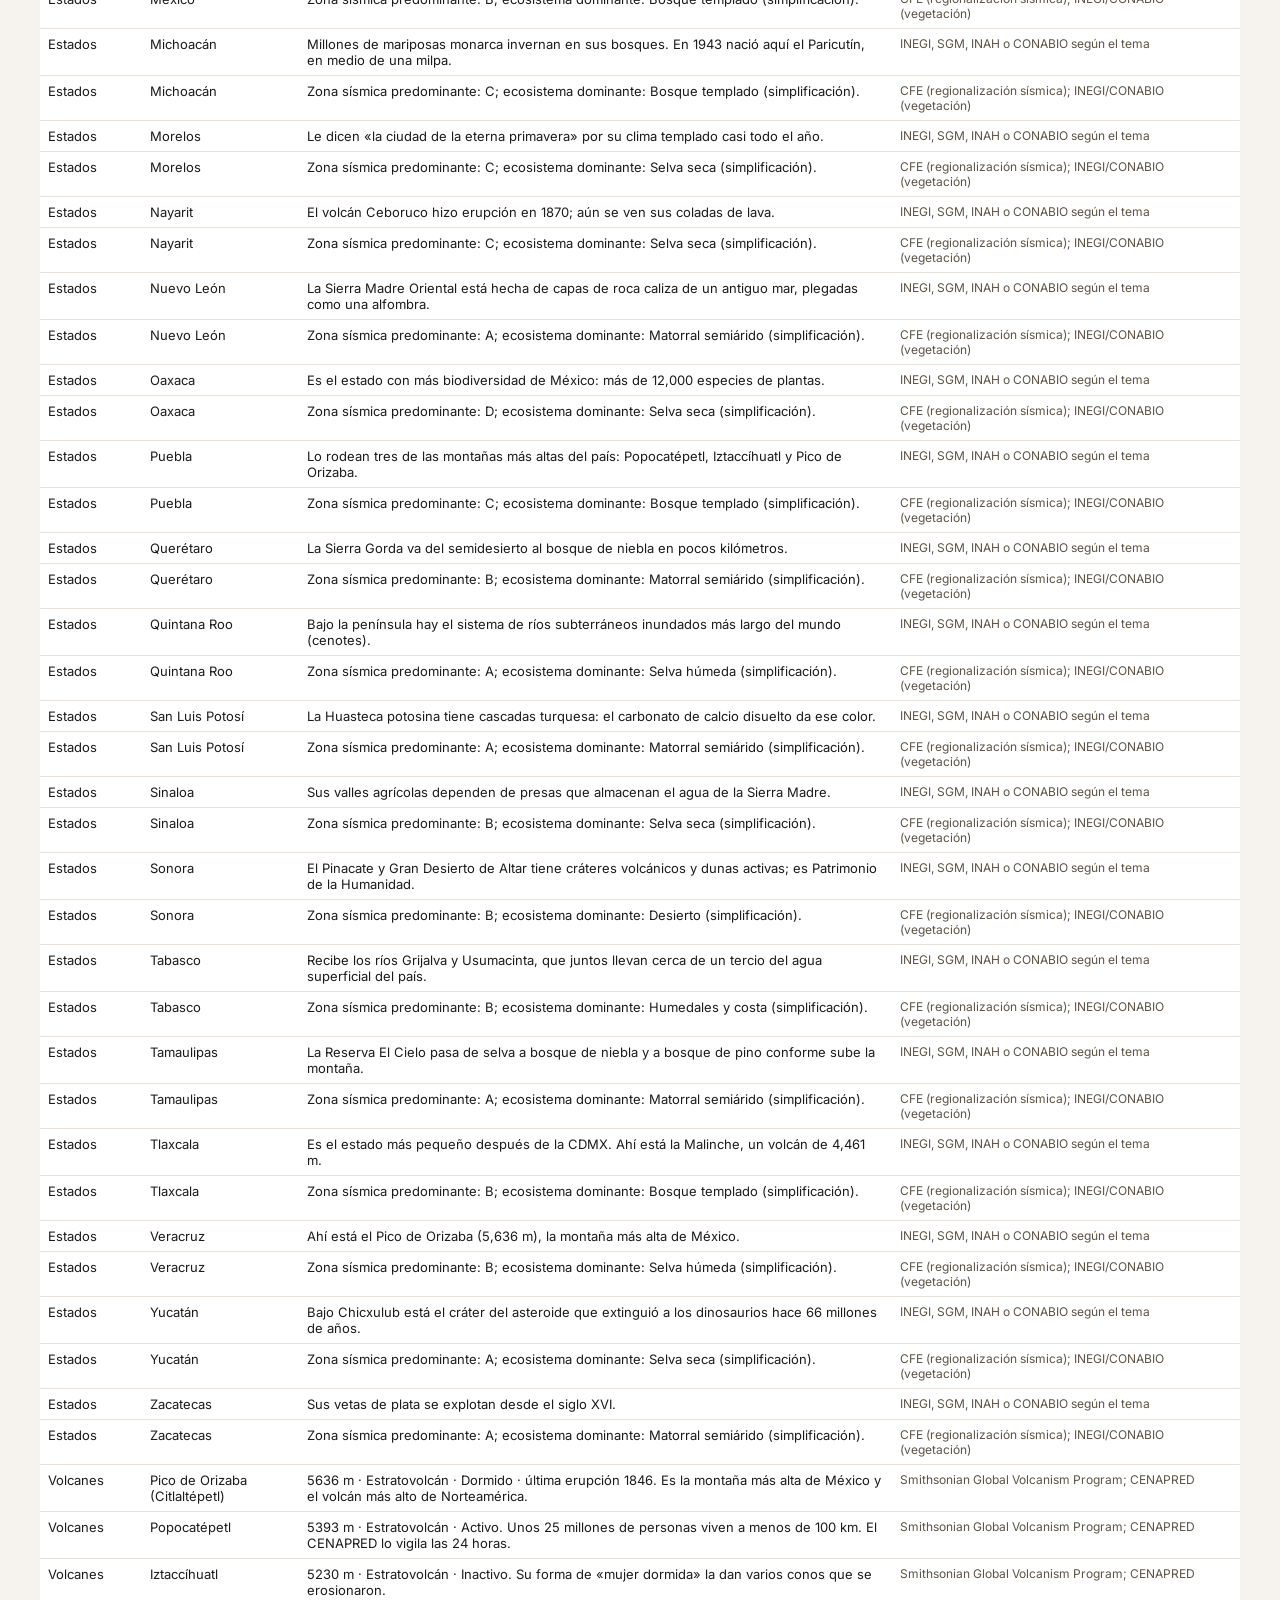
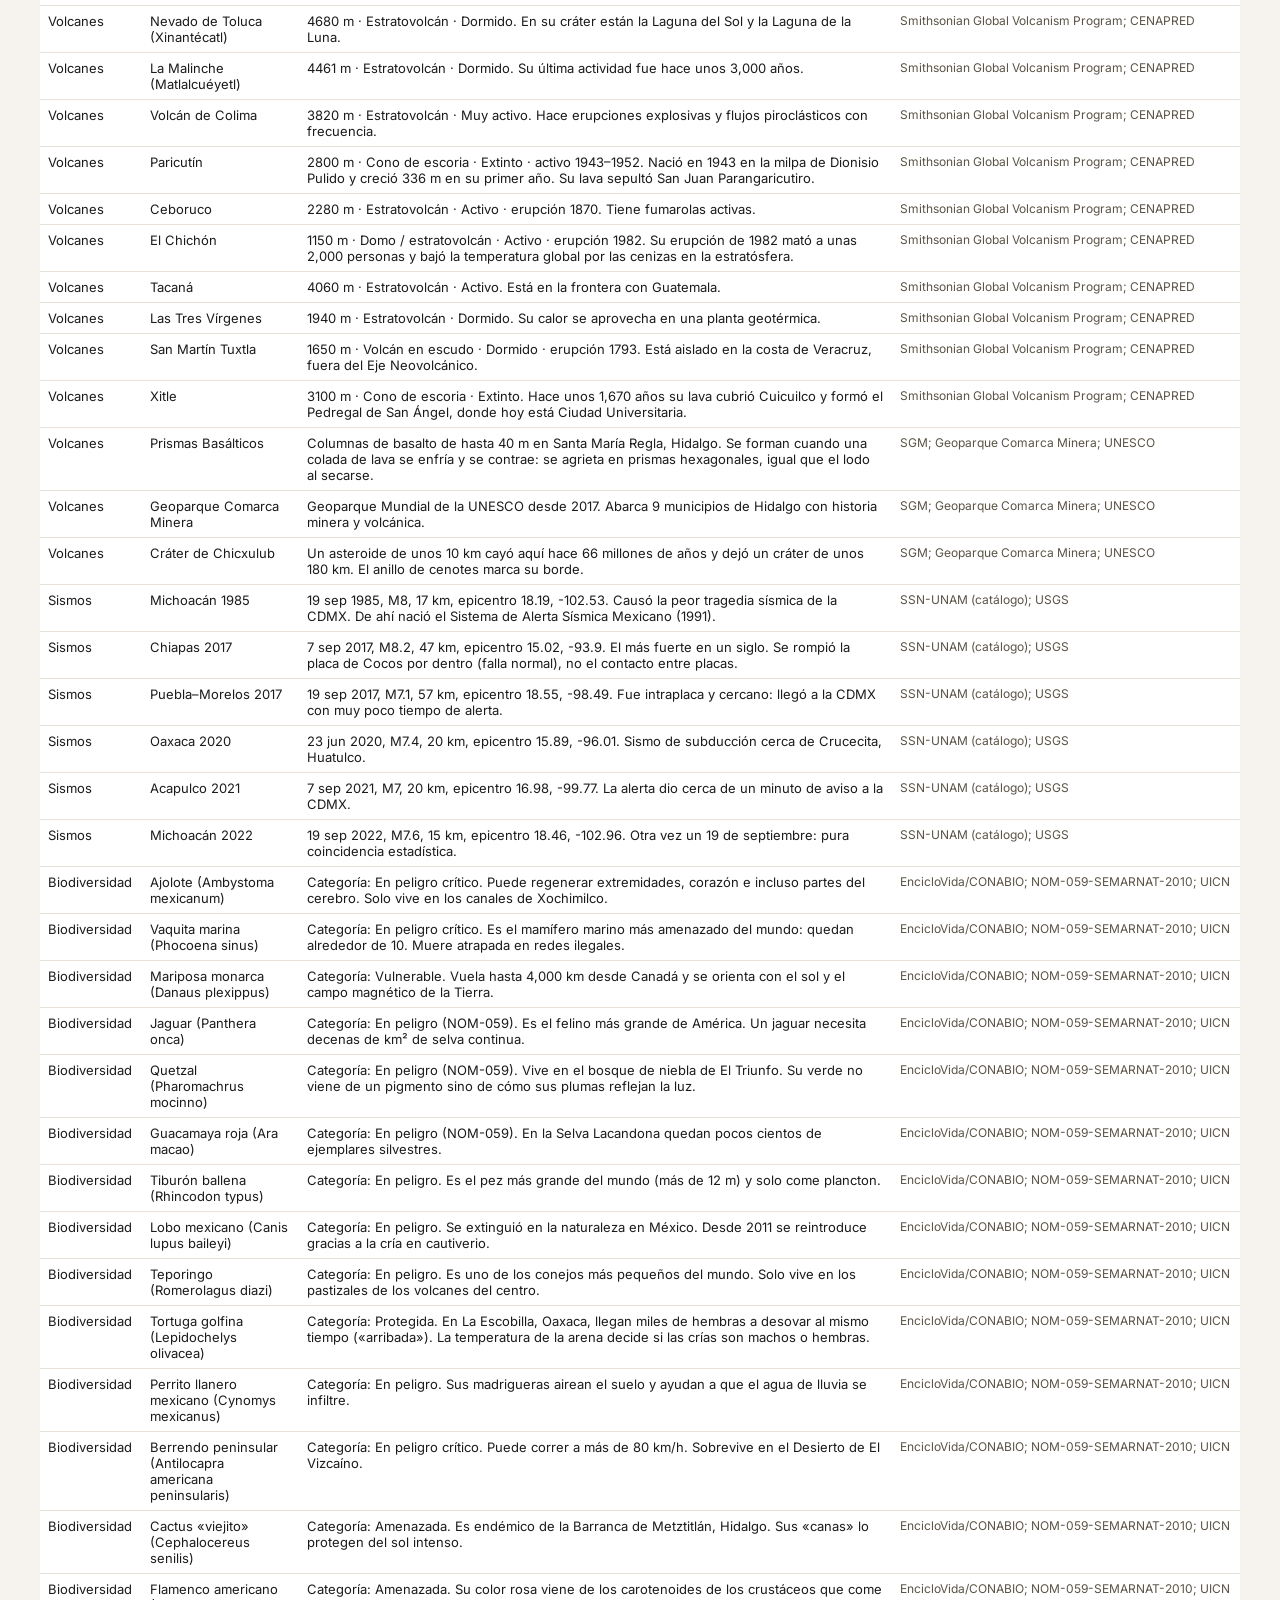
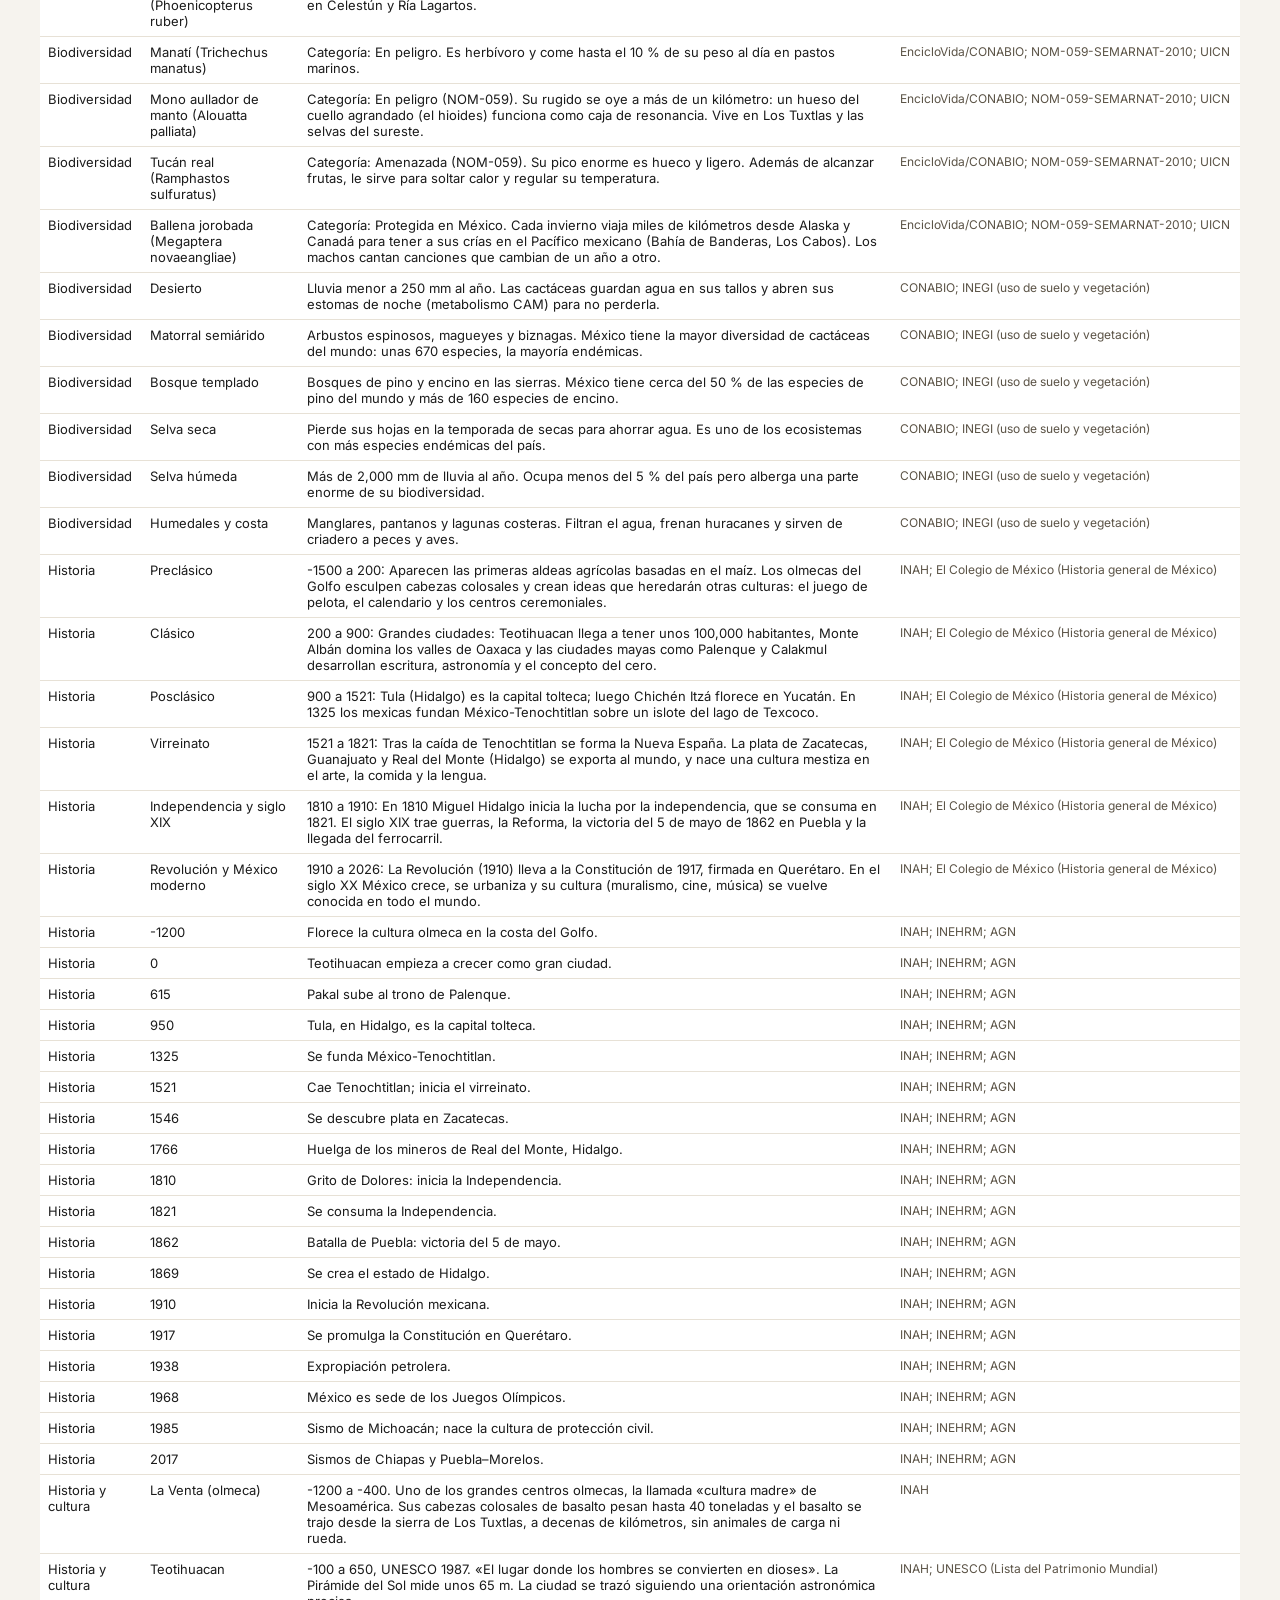
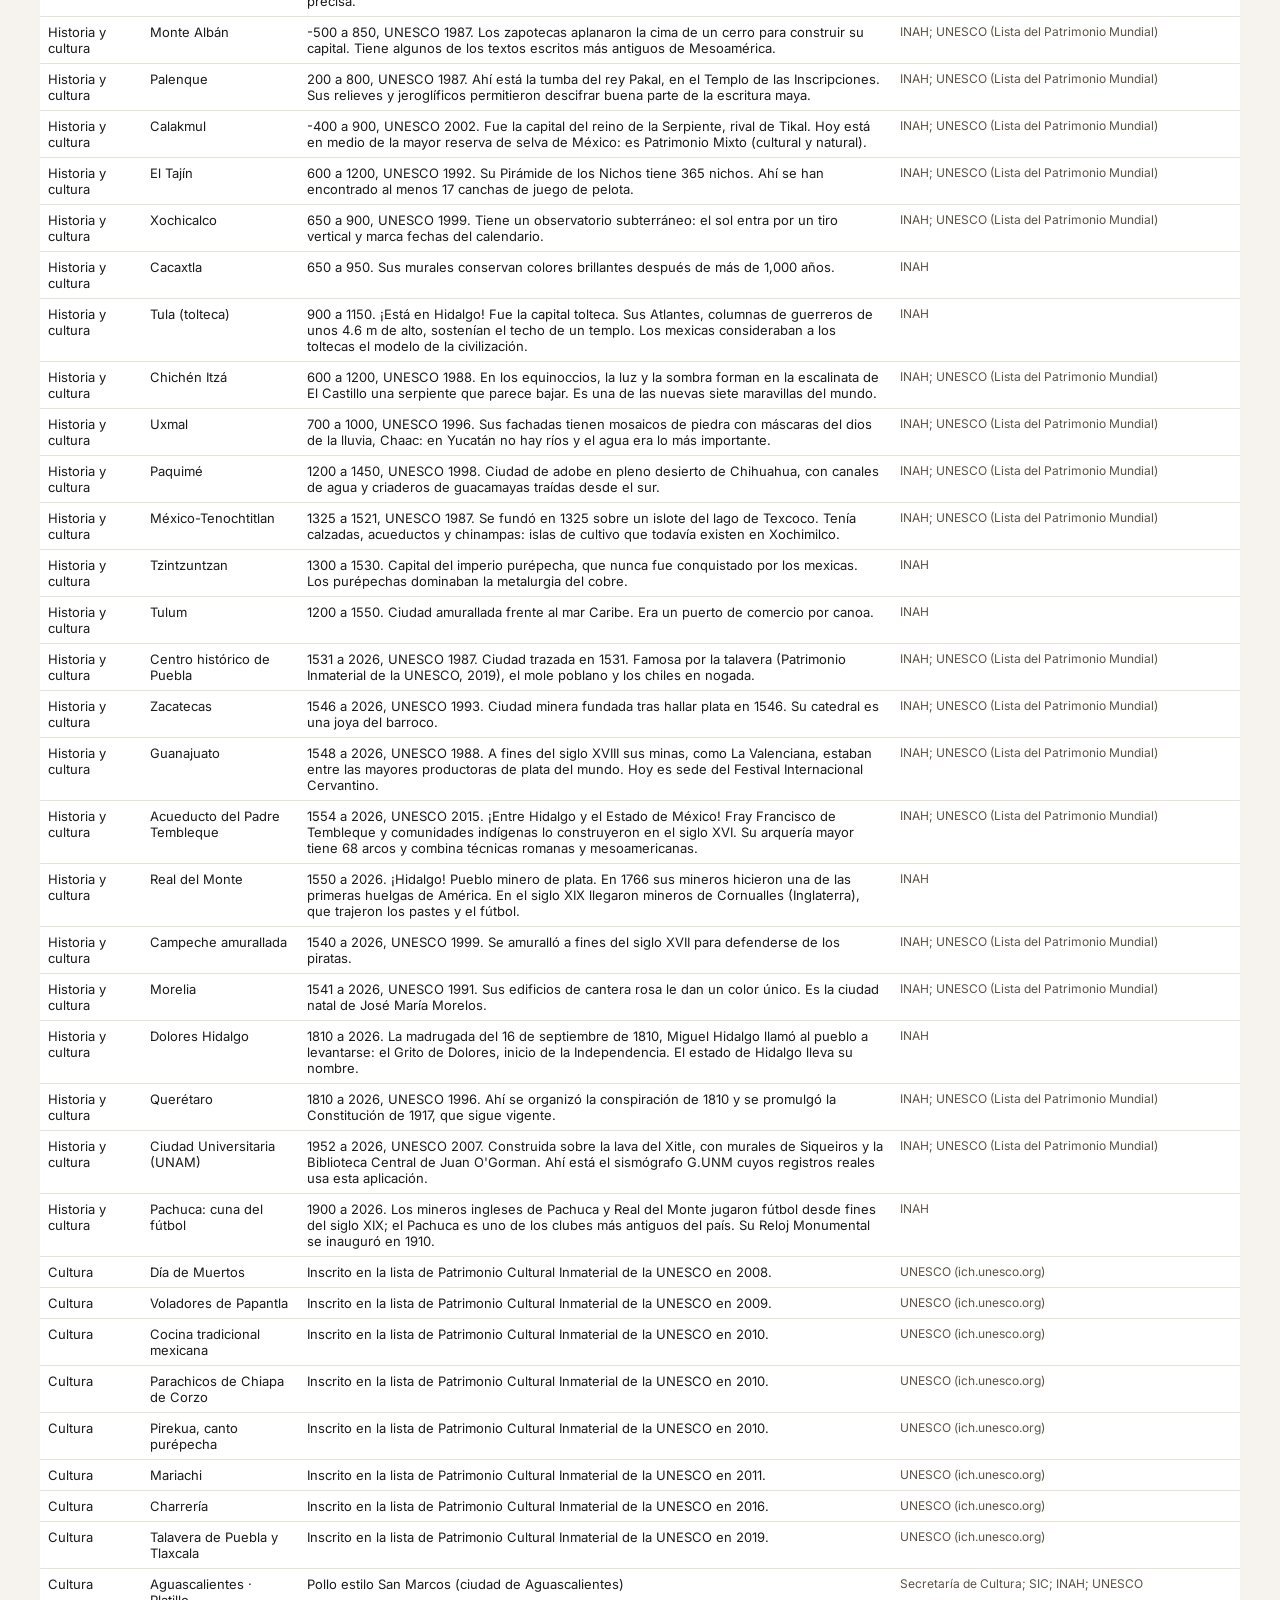
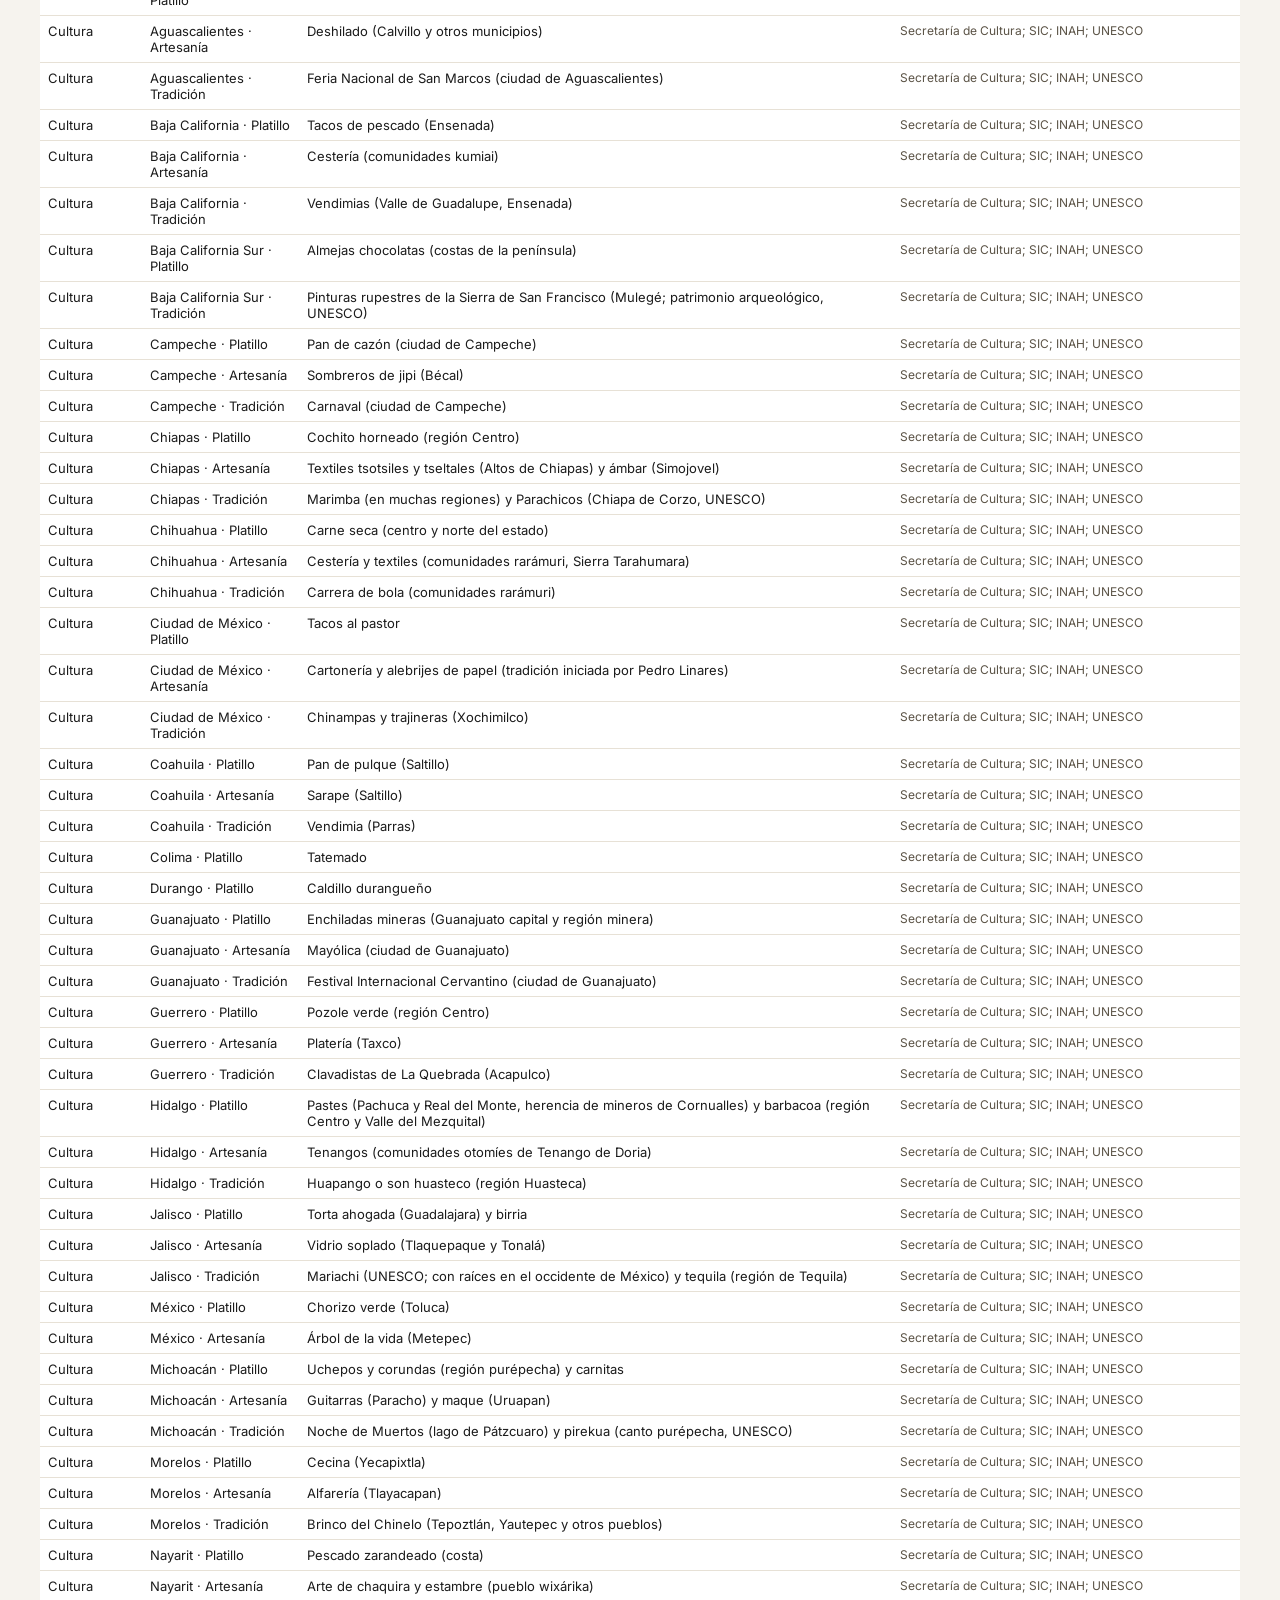
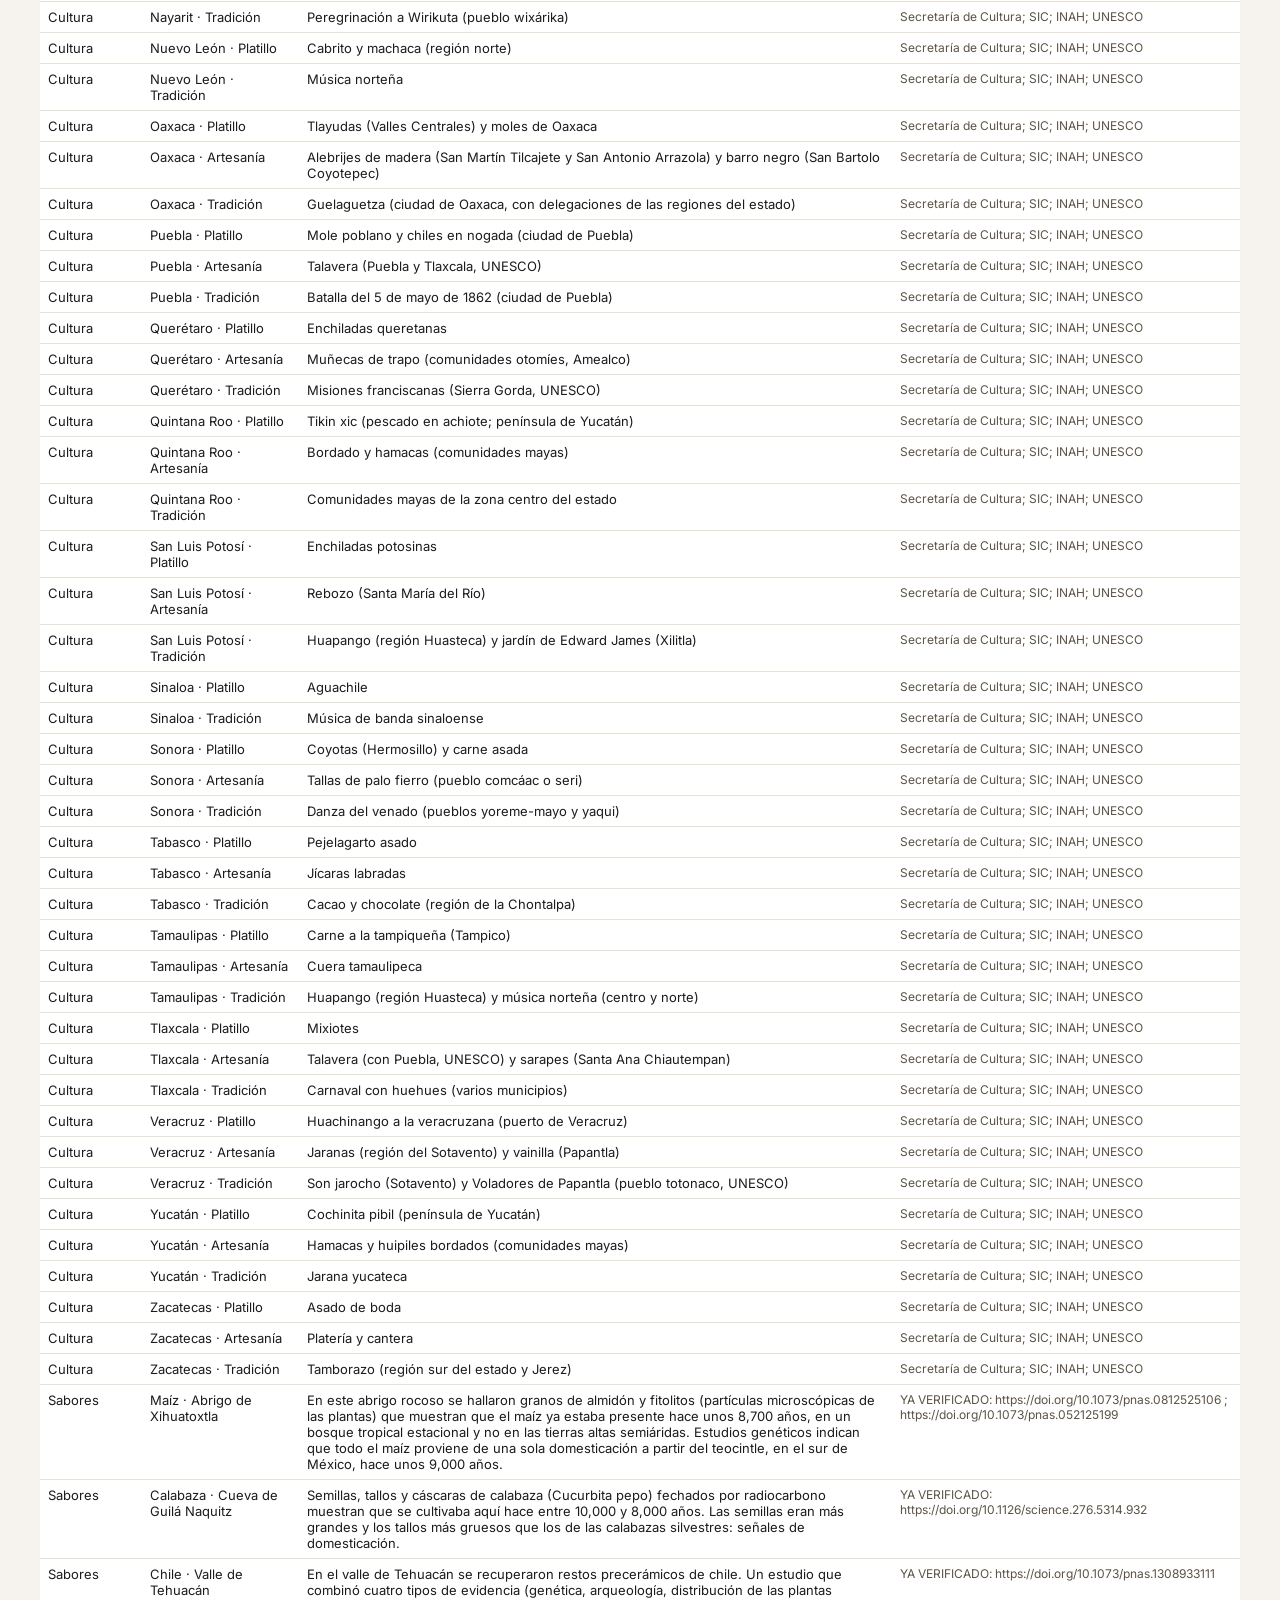
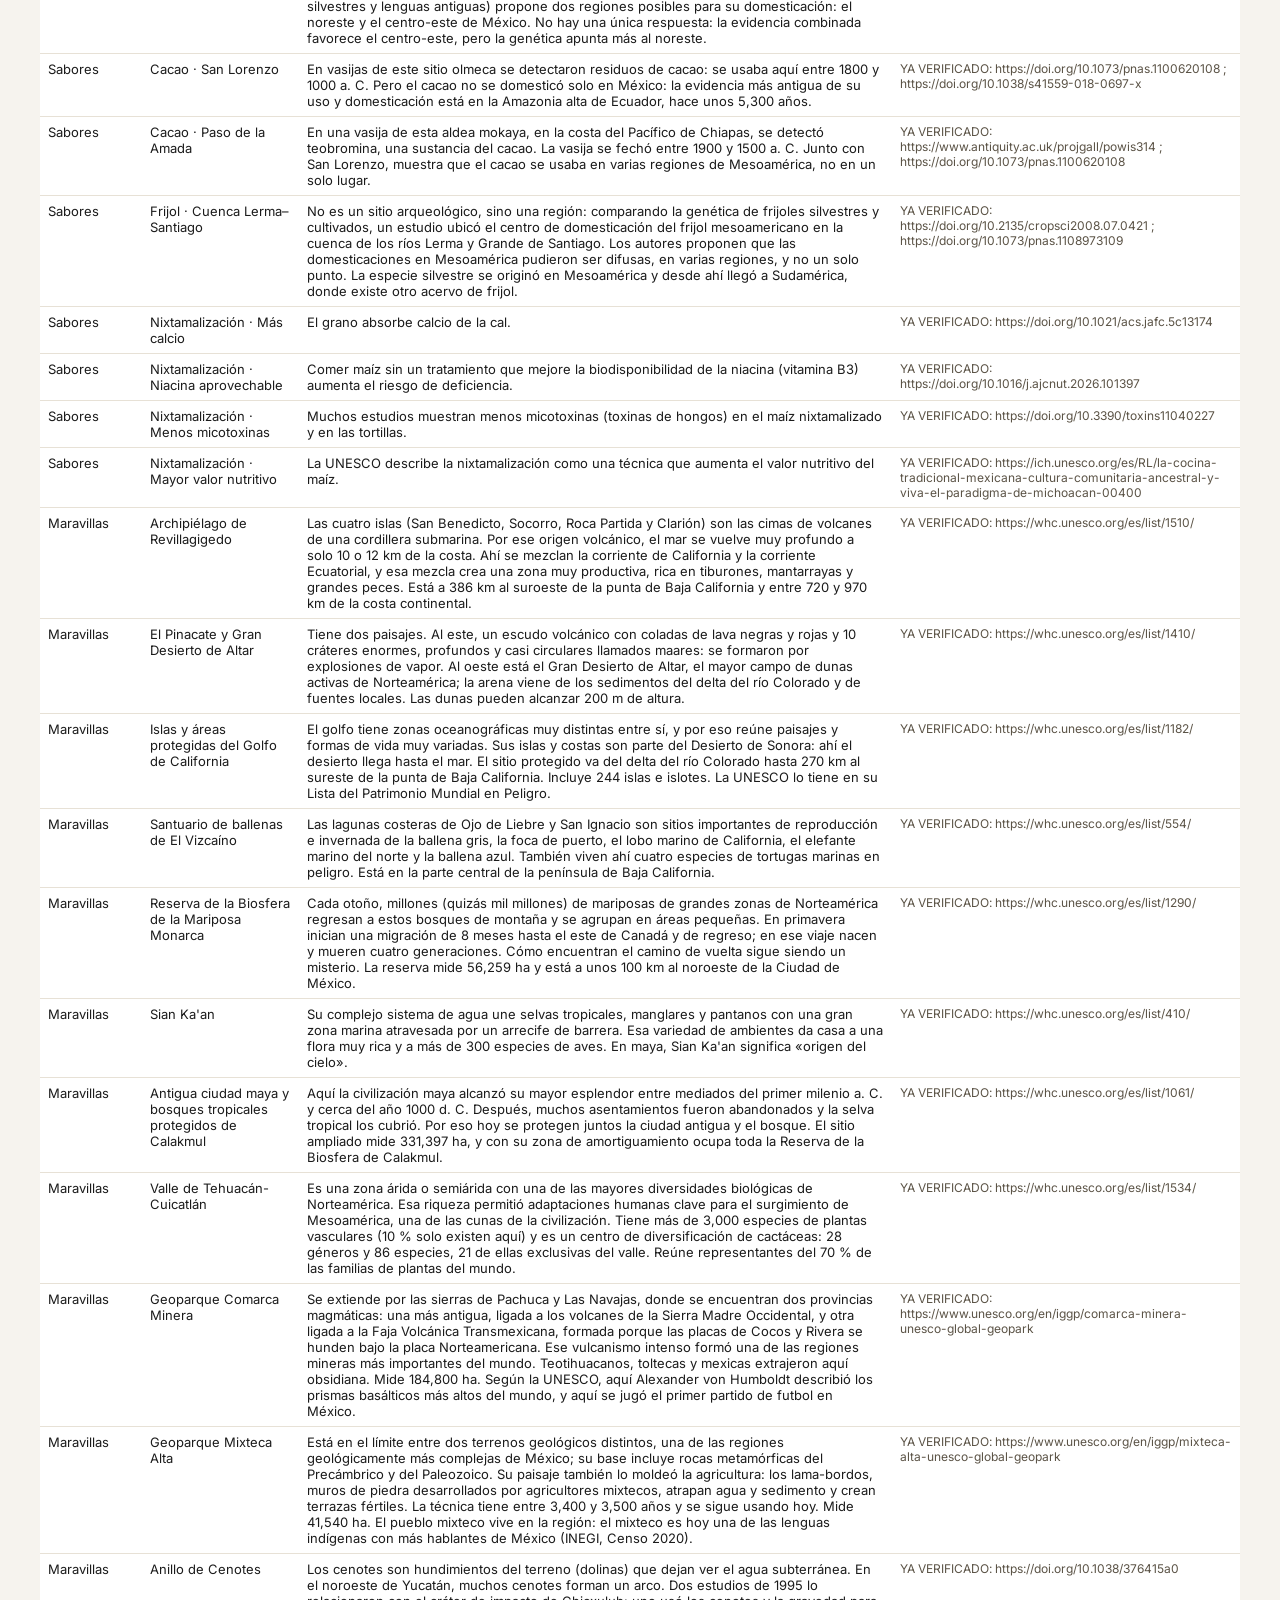
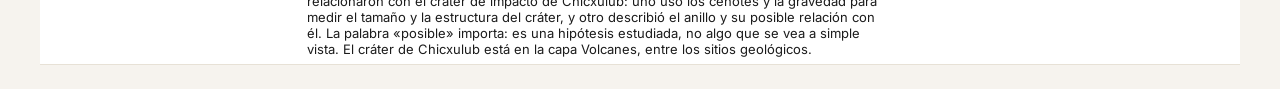
==== commit 175cdf4b: "P2: Maravillas naturales con fuentes de la UNESCO - Capa 10 (tecla 0): los 8 sitios naturales y mixt" ====
--- a/verificador.html
+++ b/verificador.html
@@ -40,6 +40,7 @@
     import { ESTADOS, VOLCANES, ESPECIES, GEOSITIOS, SISMOS_HISTORICOS, BIOMAS } from './js/datos.js';
     import { SITIOS, EVENTOS, ERAS, CULTURA_ESTADOS, INMATERIAL } from './js/cultura.js';
     import { ORIGENES, EFECTOS_NIXTAMAL, FUENTES_SABORES } from './js/sabores.js';
+    import { MARAVILLAS } from './js/maravillas.js';
 
     const nombreEstado = Object.fromEntries(window.MX_GEO.features.map((f) => [f.properties.id, f.properties.name]));
     const filas = [];
@@ -67,6 +68,7 @@
     // Sabores ya tiene fuente: se listan para revisión cruzada del equipo
     for (const o of ORIGENES) add('Sabores', `${o.alimento} · ${o.nombre}`, o.texto, 'YA VERIFICADO: ' + o.fuentes.map((k) => FUENTES_SABORES[k].url).join(' ; '));
     for (const x of EFECTOS_NIXTAMAL) add('Sabores', `Nixtamalización · ${x.titulo}`, x.texto, 'YA VERIFICADO: ' + FUENTES_SABORES[x.fuente].url);
+    for (const m of MARAVILLAS) add('Maravillas', m.nombre, `${m.porque} ${m.dato}`, 'YA VERIFICADO: ' + m.fuente.url);
 
     const sel = document.getElementById('filtro');
     [...new Set(filas.map((f) => f.modulo))].forEach((m) => sel.add(new Option(m, m)));
